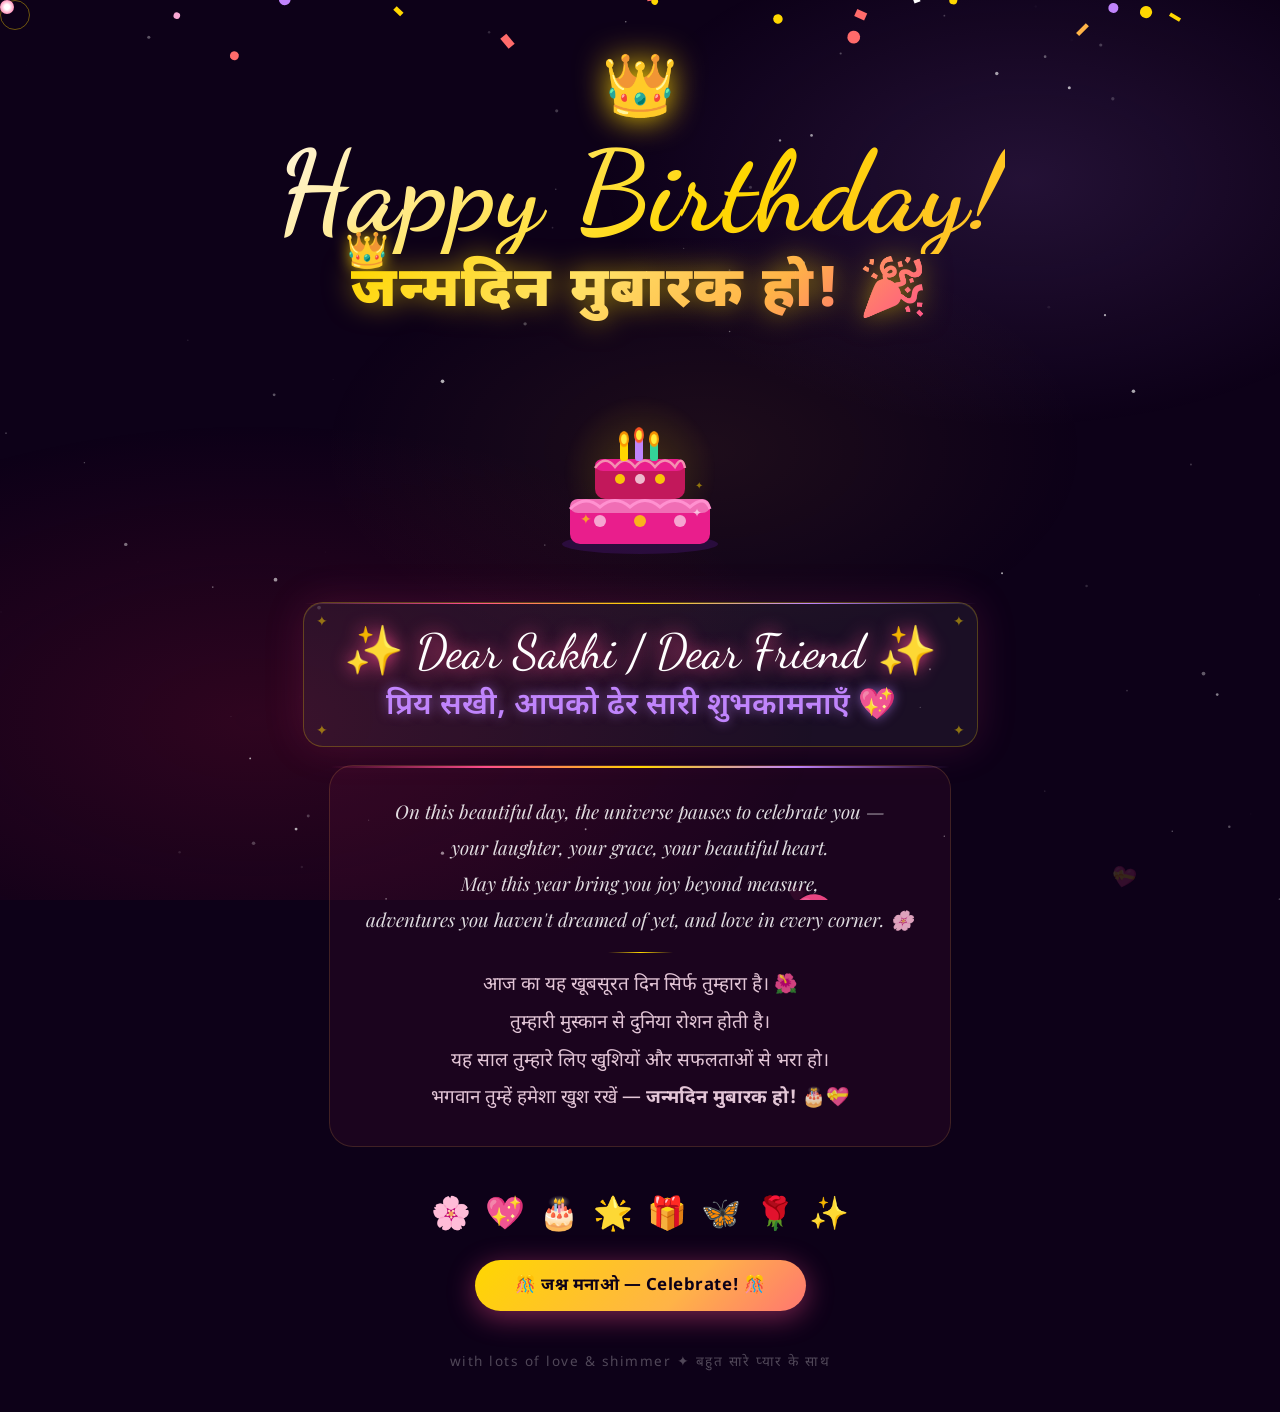
==== second_optimised.html @ 893637fc "First Birthday Push" ====
<!DOCTYPE html>
<html lang="hi">
<head>
<meta charset="UTF-8">
<meta name="viewport" content="width=device-width, initial-scale=1.0">
<title>जन्मदिन मुबारक हो! 🎂</title>
<link href="https://fonts.googleapis.com/css2?family=Noto+Sans+Devanagari:wght@400;700;900&family=Dancing+Script:wght@600;700&family=Playfair+Display:ital,wght@0,400;0,700;1,400&display=swap" rel="stylesheet">

<style>
*, *::before, *::after { margin: 0; padding: 0; box-sizing: border-box; }

:root {
  --rose:  #ff4d8d;
  --gold:  #ffd700;
  --peach: #ffb347;
  --lav:   #c084fc;
  --mint:  #34d399;
  --deep:  #0d0118;
}

html, body {
  width: 100%; min-height: 100vh;
  overflow-x: hidden;
  background: var(--deep);
  font-family: 'Playfair Display', serif;
  cursor: none;
}

/* ── STATIC BACKGROUND — no animation, pure CSS ── */
.bg-mesh {
  position: fixed; inset: 0; z-index: 0; pointer-events: none;
  background:
    radial-gradient(ellipse 80% 60% at 20% 80%, rgba(225,29,72,0.16) 0%, transparent 55%),
    radial-gradient(ellipse 60% 50% at 80% 20%, rgba(192,132,252,0.13) 0%, transparent 55%),
    radial-gradient(ellipse 50% 40% at 55% 50%, rgba(255,183,71,0.07) 0%, transparent 60%);
  /* static — no repaint */
}

/* ── CANVAS — all particles rendered here ── */
#particleCanvas {
  position: fixed; inset: 0; z-index: 1;
  pointer-events: none;
  will-change: contents;
}

/* ── DUAL CURSOR — transform only, no left/top ── */
.cursor-dot {
  position: fixed; z-index: 9999; pointer-events: none;
  width: 14px; height: 14px; border-radius: 50%;
  background: radial-gradient(circle, #fff 25%, var(--rose) 100%);
  top: 0; left: 0;
  will-change: transform;
  /* box-shadow removed — causes repaint on move */
}
.cursor-ring {
  position: fixed; z-index: 9998; pointer-events: none;
  width: 30px; height: 30px; border-radius: 50%;
  border: 1.5px solid rgba(255,215,0,0.4);
  top: 0; left: 0;
  will-change: transform;
  /* NO CSS transition — handled in rAF loop */
}

/* ── PAGE ── */
.page {
  position: relative; z-index: 10;
  min-height: 100vh;
  display: flex; flex-direction: column;
  align-items: center; justify-content: center;
  padding: 40px 20px;
  text-align: center;
}

/* ── TOP CROWN — transform only ── */
.crown {
  font-size: 3.8rem; margin-bottom: 10px;
  display: inline-block;
  animation: crownBounce 1.8s ease-in-out infinite;
  will-change: transform;
  /* filter removed from animation — static only */
  filter: drop-shadow(0 0 16px #ffd700);
}
@keyframes crownBounce {
  0%, 100% { transform: translateY(0) rotate(-5deg); }
  50%       { transform: translateY(-10px) rotate(5deg); }
}

/* ── TITLE ── */
.title-wrap { position: relative; margin-bottom: 14px; }

.hb-text {
  font-family: 'Dancing Script', cursive;
  font-size: clamp(2.8rem, 9vw, 7rem);
  font-weight: 700;
  background: linear-gradient(135deg, #fff5e0, var(--gold), var(--peach), var(--rose), var(--lav), var(--gold));
  background-size: 300% 300%;
  -webkit-background-clip: text;
  -webkit-text-fill-color: transparent;
  background-clip: text;
  /* single animation only */
  animation: gradShift 4s ease infinite;
  letter-spacing: 2px; line-height: 1.1;
  will-change: background-position;
}
@keyframes gradShift {
  0%,100% { background-position: 0% 50%; }
  50%      { background-position: 100% 50%; }
}

/* ── DEVANAGARI + TILTED CROWN ── */
.deva-title-wrap {
  position: relative;
  display: inline-block;
  margin-bottom: 8px;
}

/* Crown: transform only — NO top animation (kills layout) */
.crown-on-text {
  position: absolute;
  top: -24px; left: -6px;
  font-size: clamp(1.5rem, 3.5vw, 2.2rem);
  line-height: 1;
  display: inline-block;
  animation: crownWobble 4s ease-in-out infinite;
  will-change: transform;
  filter: drop-shadow(0 0 8px rgba(255,215,0,0.8));
  z-index: 5;
}
/* Only uses transform — no layout-triggering properties */
@keyframes crownWobble {
  0%        { transform: rotate(-22deg) translateY(0); }
  25%       { transform: rotate(-12deg) translateY(-4px); }
  50%       { transform: rotate(-26deg) translateY(-2px); }
  75%       { transform: rotate(-16deg) translateY(-5px); }
  100%      { transform: rotate(-22deg) translateY(0); }
}

.deva-title {
  font-family: 'Noto Sans Devanagari', sans-serif;
  font-size: clamp(1.7rem, 5.5vw, 3.5rem);
  font-weight: 900;
  background: linear-gradient(135deg, var(--gold) 0%, #ffe066 40%, var(--peach) 70%, var(--rose) 100%);
  -webkit-background-clip: text;
  -webkit-text-fill-color: transparent;
  background-clip: text;
  letter-spacing: 2px;
  /* static filter — no animation */
  filter: drop-shadow(0 0 14px rgba(255,215,0,0.55));
  display: inline-block;
}

/* ── CAKE ── */
.cake-wrap {
  margin: 18px auto;
  position: relative;
  width: 200px; height: 205px;
}
.cake-svg {
  width: 200px;
  animation: cakeBob 2.8s ease-in-out infinite;
  will-change: transform;
  /* filter on static element only, not animated */
}
@keyframes cakeBob {
  0%, 100% { transform: translateY(0); }
  50%       { transform: translateY(-10px); }
}
/* flame: transform only */
.flame {
  animation: flicker 0.4s ease-in-out infinite alternate;
  will-change: transform;
  transform-origin: bottom center;
}
@keyframes flicker {
  0%   { transform: scaleY(1) scaleX(1) rotate(-3deg); }
  100% { transform: scaleY(0.85) scaleX(1.1) rotate(3deg); }
}
/* glow ring: opacity + transform only — no blur */
.glow-ring {
  position: absolute; top: 50%; left: 50%;
  transform: translate(-50%, -50%);
  width: 155px; height: 155px; border-radius: 50%;
  background: radial-gradient(circle, rgba(255,215,0,0.18) 0%, transparent 70%);
  animation: glowPulse 2s ease-in-out infinite;
  pointer-events: none;
  will-change: transform, opacity;
}
@keyframes glowPulse {
  0%, 100% { transform: translate(-50%,-50%) scale(1); opacity: 0.7; }
  50%       { transform: translate(-50%,-50%) scale(1.3); opacity: 0.25; }
}

/* ── NAME CARD — no backdrop-filter ── */
.name-card {
  position: relative;
  background: rgba(255,255,255,0.06);
  border: 1px solid rgba(255,215,0,0.25);
  border-radius: 20px;
  padding: 20px 40px;
  margin: 10px auto 18px;
  /* backdrop-filter removed — huge GPU cost */
  box-shadow: 0 0 40px rgba(255,77,141,0.15), inset 0 1px 0 rgba(255,255,255,0.08);
  max-width: 680px;
  animation: cardFloat 4.5s ease-in-out infinite;
  will-change: transform;
}
@keyframes cardFloat {
  0%, 100% { transform: translateY(0); }
  50%       { transform: translateY(-8px); }
}
.name-card::after {
  content: '';
  position: absolute; top: 0; left: 0; right: 0; height: 1px;
  background: linear-gradient(90deg, transparent, var(--rose), var(--gold), var(--lav), transparent);
  border-radius: 20px 20px 0 0;
  /* static — no animation */
}
/* corner gems — static, no animation */
.card-corner {
  position: absolute; font-size: 0.85rem;
  color: rgba(255,215,0,0.5);
}
.cc-tl { top: 8px; left: 12px; }
.cc-tr { top: 8px; right: 12px; }
.cc-bl { bottom: 8px; left: 12px; }
.cc-br { bottom: 8px; right: 12px; }

.name-en {
  font-family: 'Dancing Script', cursive;
  font-size: clamp(1.6rem, 5vw, 3rem);
  color: #fff;
  text-shadow: 0 0 18px var(--rose);
  margin-bottom: 6px;
}
.name-hi {
  font-family: 'Noto Sans Devanagari', sans-serif;
  font-size: clamp(1.1rem, 3.5vw, 1.9rem);
  font-weight: 600;
  color: var(--lav);
  text-shadow: 0 0 12px rgba(192,132,252,0.6);
}

/* ── MESSAGE BOX — no backdrop-filter ── */
.msg-box {
  max-width: 680px;
  background: rgba(255,77,141,0.06);
  border: 1px solid rgba(255,183,71,0.16);
  border-radius: 24px;
  padding: 28px 36px;
  margin: 0 auto 24px;
  position: relative;
}
.msg-box::before {
  content: '';
  position: absolute; top: 0; left: 0; right: 0; height: 1.5px;
  background: linear-gradient(90deg, transparent, var(--rose), var(--gold), var(--lav), transparent);
  border-radius: 24px 24px 0 0;
}
.msg-en {
  font-size: clamp(0.95rem, 2.2vw, 1.18rem);
  color: rgba(255,255,255,0.86);
  line-height: 1.9; margin-bottom: 14px; font-style: italic;
}
.divider {
  width: 65px; height: 1.5px;
  background: linear-gradient(90deg, transparent, var(--gold), transparent);
  margin: 14px auto; border-radius: 2px;
}
.msg-hi {
  font-family: 'Noto Sans Devanagari', sans-serif;
  font-size: clamp(0.95rem, 2.2vw, 1.18rem);
  color: rgba(255,224,240,0.88);
  line-height: 2; font-weight: 400;
}

/* ── EMOJI ROW — staggered transform only ── */
.emoji-row {
  display: flex; gap: 14px; justify-content: center; flex-wrap: wrap;
  margin: 18px 0 20px;
}
.emoji-item {
  font-size: 2rem;
  display: inline-block;
  animation: emojiDance 2s ease-in-out infinite;
  animation-delay: var(--ed, 0s);
  cursor: default;
  will-change: transform;
}
.emoji-item:hover { transform: scale(1.4) rotate(12deg) !important; }
@keyframes emojiDance {
  0%, 100% { transform: translateY(0) rotate(-5deg); }
  50%       { transform: translateY(-8px) rotate(5deg); }
}

/* ── BUTTON ── */
.confetti-btn {
  position: relative;
  display: inline-block;
  margin: 8px auto 26px;
  padding: 14px 40px;
  font-family: 'Noto Sans Devanagari', sans-serif;
  font-size: 1.05rem; font-weight: 700;
  color: var(--deep);
  background: linear-gradient(135deg, var(--gold), var(--peach), var(--rose), var(--lav), var(--gold));
  background-size: 250% 250%;
  border: none; border-radius: 50px; cursor: pointer;
  box-shadow: 0 6px 28px rgba(255,77,141,0.45);
  animation: btnGrad 4s ease infinite;
  transition: transform 0.18s ease, box-shadow 0.18s ease;
  will-change: transform;
  letter-spacing: 0.5px;
}
.confetti-btn:hover {
  transform: scale(1.06);
  box-shadow: 0 10px 40px rgba(255,215,0,0.6);
}
.confetti-btn:active { transform: scale(0.97); }
@keyframes btnGrad {
  0%,100% { background-position: 0% 50%; }
  50%      { background-position: 100% 50%; }
}

/* ── CONFETTI — canvas-based, no DOM pieces ── */

/* ── FOOTER ── */
.footer {
  font-family: 'Noto Sans Devanagari', sans-serif;
  font-size: 0.85rem;
  color: rgba(255,255,255,0.28);
  margin-top: 16px; letter-spacing: 1.5px;
}

/* ── RESPONSIVE ── */
@media (max-width: 480px) {
  .msg-box { padding: 20px 16px; }
  .name-card { padding: 16px 18px; }
  .crown-on-text { font-size: 1.4rem; top: -18px; left: -4px; }
}
</style>
</head>
<body>

<div class="bg-mesh"></div>
<canvas id="particleCanvas"></canvas>

<div class="cursor-dot"  id="cursorDot"></div>
<div class="cursor-ring" id="cursorRing"></div>

<div class="page">

  <div class="crown">👑</div>

  <div class="title-wrap">
    <div class="hb-text">Happy Birthday!</div>
    <div class="deva-title-wrap">
      <span class="crown-on-text">👑</span>
      <div class="deva-title">जन्मदिन मुबारक हो! 🎉</div>
    </div>
  </div>

  <div class="cake-wrap">
    <div class="glow-ring"></div>
    <svg class="cake-svg" viewBox="0 0 200 200" xmlns="http://www.w3.org/2000/svg">
      <ellipse cx="100" cy="175" rx="78" ry="10" fill="#3d1260" opacity="0.5"/>
      <rect x="30" y="130" width="140" height="45" rx="10" fill="#e91e8c"/>
      <rect x="30" y="130" width="140" height="14" rx="8" fill="#f06eb5"/>
      <circle cx="60"  cy="152" r="6" fill="#fff" opacity="0.6"/>
      <circle cx="100" cy="152" r="6" fill="#ffd700" opacity="0.8"/>
      <circle cx="140" cy="152" r="6" fill="#fff" opacity="0.6"/>
      <path d="M30 140 Q45 125 60 138 Q75 125 90 138 Q105 125 120 138 Q135 125 150 138 Q165 125 170 140" stroke="#ff91d0" stroke-width="3" fill="none"/>
      <rect x="55" y="90" width="90" height="40" rx="10" fill="#c2185b"/>
      <rect x="55" y="90" width="90" height="12" rx="8" fill="#e91e8c"/>
      <circle cx="80"  cy="110" r="5" fill="#ffd700" opacity="0.9"/>
      <circle cx="100" cy="110" r="5" fill="#fff" opacity="0.7"/>
      <circle cx="120" cy="110" r="5" fill="#ffd700" opacity="0.9"/>
      <path d="M55 99 Q65 85 75 98 Q85 85 95 98 Q105 85 115 98 Q125 85 135 98 Q142 85 145 99" stroke="#f48fb1" stroke-width="2.5" fill="none"/>
      <rect x="80"  y="72" width="8" height="20" rx="3" fill="#ffd700"/>
      <rect x="95"  y="68" width="8" height="24" rx="3" fill="#c084fc"/>
      <rect x="110" y="72" width="8" height="20" rx="3" fill="#34d399"/>
      <ellipse class="flame" cx="84"  cy="70" rx="5" ry="8"   fill="#ff9800" opacity="0.95"/>
      <ellipse class="flame" cx="84"  cy="70" rx="3" ry="5"   fill="#ffeb3b" style="animation-delay:.1s"/>
      <ellipse class="flame" cx="99"  cy="66" rx="5" ry="8"   fill="#ff5722" opacity="0.95" style="animation-delay:.2s"/>
      <ellipse class="flame" cx="99"  cy="66" rx="3" ry="5"   fill="#ffeb3b" style="animation-delay:.3s"/>
      <ellipse class="flame" cx="114" cy="70" rx="5" ry="8"   fill="#ff9800" opacity="0.95" style="animation-delay:.15s"/>
      <ellipse class="flame" cx="114" cy="70" rx="3" ry="5"   fill="#ffeb3b" style="animation-delay:.05s"/>
      <text x="40"  y="155" font-size="14" fill="#ffd700" opacity="0.7">✦</text>
      <text x="152" y="148" font-size="12" fill="#fff"    opacity="0.6">✦</text>
      <text x="155" y="120" font-size="10" fill="#ffd700" opacity="0.5">✦</text>
    </svg>
  </div>

  <div class="name-card">
    <span class="card-corner cc-tl">✦</span>
    <span class="card-corner cc-tr">✦</span>
    <span class="card-corner cc-bl">✦</span>
    <span class="card-corner cc-br">✦</span>
    <div class="name-en">✨ Dear Sakhi / Dear Friend ✨</div>
    <div class="name-hi">प्रिय सखी, आपको ढेर सारी शुभकामनाएँ 💖</div>
  </div>

  <div class="msg-box">
    <p class="msg-en">
      On this beautiful day, the universe pauses to celebrate <em>you</em> —<br>
      your laughter, your grace, your beautiful heart.<br>
      May this year bring you joy beyond measure,<br>
      adventures you haven't dreamed of yet, and love in every corner. 🌸
    </p>
    <div class="divider"></div>
    <p class="msg-hi">
      आज का यह खूबसूरत दिन सिर्फ तुम्हारा है। 🌺<br>
      तुम्हारी मुस्कान से दुनिया रोशन होती है।<br>
      यह साल तुम्हारे लिए खुशियों और सफलताओं से भरा हो।<br>
      भगवान तुम्हें हमेशा खुश रखें — <strong>जन्मदिन मुबारक हो!</strong> 🎂💝
    </p>
  </div>

  <div class="emoji-row">
    <span class="emoji-item" style="--ed:0s">🌸</span>
    <span class="emoji-item" style="--ed:.2s">💖</span>
    <span class="emoji-item" style="--ed:.4s">🎂</span>
    <span class="emoji-item" style="--ed:.6s">🌟</span>
    <span class="emoji-item" style="--ed:.8s">🎁</span>
    <span class="emoji-item" style="--ed:1s">🦋</span>
    <span class="emoji-item" style="--ed:1.2s">🌹</span>
    <span class="emoji-item" style="--ed:1.4s">✨</span>
  </div>

  <button class="confetti-btn" id="celebrateBtn">
    🎊 जश्न मनाओ — Celebrate! 🎊
  </button>

  <div class="footer">with lots of love & shimmer ✦ बहुत सारे प्यार के साथ</div>
</div>

<script>
'use strict';

/* ═══════════════════════════════════════════════
   CANVAS ENGINE — all particles drawn here
   Stars, hearts, balloons, sparkles, confetti
   Zero extra DOM nodes after init
═══════════════════════════════════════════════ */
const canvas = document.getElementById('particleCanvas');
const ctx    = canvas.getContext('2d');
let W = 0, H = 0;

function resize() {
  W = canvas.width  = window.innerWidth;
  H = canvas.height = window.innerHeight;
}
resize();
window.addEventListener('resize', resize, { passive: true });

/* ── COLORS ── */
const COLS  = ['#ff4d8d','#ffd700','#c084fc','#34d399','#ffb347','#ffffff','#ff6b6b','#f9a8d4'];
const HCOLS = ['💖','💗','💕','💓','💝','🌸','✨','💫'];
const BCOLS = [
  ['#ff4d8d','#c2185b'],['#ffd700','#f9a825'],
  ['#c084fc','#7c3aed'],['#34d399','#059669'],
  ['#ffb347','#e65100'],['#f472b6','#be185d']
];

/* ── PARTICLE POOLS ── */
// Stars — static array, created once
const STAR_COUNT = 80; // was 150 DOM nodes
const stars = [];
for (let i = 0; i < STAR_COUNT; i++) {
  stars.push({
    x: Math.random() * 2000, // pre-scaled on first draw
    y: Math.random() * 1200,
    r: Math.random() * 1.5 + 0.4,
    base: Math.random() * 0.6 + 0.2,
    speed: Math.random() * 0.8 + 0.4,
    phase: Math.random() * Math.PI * 2
  });
}

// Hearts — pool of max 12, reused
const MAX_HEARTS = 12;
const hearts = [];
const heartEmojis = ['💖','💗','💕','💓','💝','🌸','✨','💫'];
let heartTimer = 0;
const HEART_INTERVAL = 900; // ms between spawns (was 700, now slower)

function spawnHeart(now) {
  if (hearts.length >= MAX_HEARTS) return;
  hearts.push({
    x: Math.random() * W,
    y: H + 20,
    emoji: heartEmojis[Math.floor(Math.random() * heartEmojis.length)],
    size: Math.random() * 16 + 14,
    vy: -(Math.random() * 1.2 + 0.8),
    vx: (Math.random() - 0.5) * 0.5,
    rot: 0, rotV: (Math.random() - 0.5) * 0.04,
    alpha: 0, fadeIn: true,
    born: now
  });
}

// Balloons — pool of max 8
const MAX_BALLOONS = 8;
const balloons = [];
let balloonTimer = 0;
const BALLOON_INTERVAL = 2200;

function spawnBalloon() {
  if (balloons.length >= MAX_BALLOONS) return;
  const pair = BCOLS[Math.floor(Math.random() * BCOLS.length)];
  balloons.push({
    x: Math.random() * W,
    y: H + 80,
    vy: -(Math.random() * 1.0 + 0.6),
    vx: Math.sin(Date.now() * 0.001) * 0.3,
    w: Math.random() * 25 + 38,
    fill: pair[0], dark: pair[1],
    rot: (Math.random() - 0.5) * 0.1,
    rotV: (Math.random() - 0.5) * 0.008,
    alpha: 0, fadeIn: true
  });
}

// Sparkles from mouse — tiny pool
const MAX_SPARKS = 18;
const sparks = [];
let mouseX = -100, mouseY = -100;
let lastSparkTime = 0;

function addSpark(x, y, now) {
  if (now - lastSparkTime < 55) return; // throttle (was 40ms)
  lastSparkTime = now;
  if (sparks.length >= MAX_SPARKS) sparks.shift();
  sparks.push({
    x, y,
    r: Math.random() * 5 + 2,
    col: COLS[Math.floor(Math.random() * COLS.length)],
    alpha: 1,
    life: 0
  });
}

// Confetti — burst pool
const confetti = [];
let confettiActive = false;

function launchConfetti() {
  confetti.length = 0;
  const count = 90; // was 130 DOM nodes
  for (let i = 0; i < count; i++) {
    confetti.push({
      x: Math.random() * W,
      y: -Math.random() * 60 - 10,
      w: Math.random() * 9 + 5,
      h: Math.random() * 5 + 3,
      col: COLS[Math.floor(Math.random() * COLS.length)],
      vx: (Math.random() - 0.5) * 3,
      vy: Math.random() * 2 + 1.5,
      rot: Math.random() * Math.PI * 2,
      rotV: (Math.random() - 0.5) * 0.15,
      alpha: 1,
      isCircle: Math.random() > 0.45,
      delay: Math.random() * 60 | 0 // frames
    });
  }
  confettiActive = true;
}

/* ── DRAW BALLOON on canvas ── */
function drawBalloon(b) {
  ctx.save();
  ctx.translate(b.x, b.y);
  ctx.rotate(b.rot);
  ctx.globalAlpha = Math.min(b.alpha, 0.9);

  const w = b.w, h = w * 1.2;

  // Body
  ctx.beginPath();
  ctx.ellipse(0, 0, w / 2, h / 2, 0, 0, Math.PI * 2);
  ctx.fillStyle = b.fill;
  ctx.fill();

  // Sheen
  ctx.beginPath();
  ctx.ellipse(-w * 0.15, -h * 0.2, w * 0.18, h * 0.22, -0.3, 0, Math.PI * 2);
  ctx.fillStyle = 'rgba(255,255,255,0.15)';
  ctx.fill();

  // String
  ctx.beginPath();
  ctx.moveTo(0, h / 2);
  ctx.quadraticCurveTo(-4, h / 2 + 14, 0, h / 2 + 26);
  ctx.strokeStyle = 'rgba(200,200,200,0.4)';
  ctx.lineWidth = 1;
  ctx.stroke();

  ctx.restore();
}

/* ── MAIN LOOP ── */
let lastTime = 0;
function loop(now) {
  const dt = Math.min(now - lastTime, 50); // cap at 50ms
  lastTime = now;

  ctx.clearRect(0, 0, W, H);

  /* STARS */
  for (let i = 0; i < stars.length; i++) {
    const s = stars[i];
    const op = s.base * (0.5 + 0.5 * Math.sin(now * s.speed * 0.001 + s.phase));
    ctx.beginPath();
    ctx.arc(
      (s.x / 2000) * W,
      (s.y / 1200) * H,
      s.r, 0, Math.PI * 2
    );
    ctx.fillStyle = `rgba(255,255,255,${op.toFixed(2)})`;
    ctx.fill();
  }

  /* HEARTS */
  if (now - heartTimer > HEART_INTERVAL) {
    spawnHeart(now);
    heartTimer = now;
  }
  for (let i = hearts.length - 1; i >= 0; i--) {
    const h = hearts[i];
    h.x += h.vx;
    h.y += h.vy;
    h.rot += h.rotV;
    if (h.fadeIn) { h.alpha = Math.min(h.alpha + 0.04, 1); if (h.alpha >= 1) h.fadeIn = false; }
    if (h.y < -h.size * 2) h.alpha -= 0.04;
    if (h.alpha <= 0) { hearts.splice(i, 1); continue; }
    ctx.save();
    ctx.globalAlpha = h.alpha;
    ctx.font = `${h.size}px serif`;
    ctx.translate(h.x, h.y);
    ctx.rotate(h.rot);
    ctx.fillText(h.emoji, -h.size / 2, h.size / 2);
    ctx.restore();
  }

  /* BALLOONS */
  if (now - balloonTimer > BALLOON_INTERVAL) {
    spawnBalloon();
    balloonTimer = now;
  }
  for (let i = balloons.length - 1; i >= 0; i--) {
    const b = balloons[i];
    b.y  += b.vy;
    b.x  += Math.sin(now * 0.001 + i) * 0.3;
    b.rot += b.rotV;
    if (b.fadeIn) { b.alpha = Math.min(b.alpha + 0.03, 1); if (b.alpha >= 1) b.fadeIn = false; }
    if (b.y < -b.w * 2) b.alpha -= 0.04;
    if (b.alpha <= 0) { balloons.splice(i, 1); continue; }
    drawBalloon(b);
  }

  /* SPARKLES */
  for (let i = sparks.length - 1; i >= 0; i--) {
    const s = sparks[i];
    s.life += dt;
    s.alpha = Math.max(0, 1 - s.life / 650);
    if (s.alpha <= 0) { sparks.splice(i, 1); continue; }
    ctx.beginPath();
    ctx.arc(s.x, s.y, s.r * s.alpha, 0, Math.PI * 2);
    ctx.fillStyle = s.col;
    ctx.globalAlpha = s.alpha;
    ctx.fill();
    ctx.globalAlpha = 1;
  }

  /* CONFETTI */
  if (confettiActive) {
    let alive = 0;
    for (let i = 0; i < confetti.length; i++) {
      const c = confetti[i];
      if (c.delay > 0) { c.delay--; continue; }
      c.x   += c.vx;
      c.y   += c.vy;
      c.vy  += 0.045;   // gravity
      c.rot += c.rotV;
      if (c.y > H + 20) c.alpha -= 0.05;
      if (c.alpha <= 0) continue;
      alive++;
      ctx.save();
      ctx.translate(c.x, c.y);
      ctx.rotate(c.rot);
      ctx.globalAlpha = c.alpha;
      ctx.fillStyle = c.col;
      if (c.isCircle) {
        ctx.beginPath();
        ctx.arc(0, 0, c.w / 2, 0, Math.PI * 2);
        ctx.fill();
      } else {
        ctx.fillRect(-c.w / 2, -c.h / 2, c.w, c.h);
      }
      ctx.restore();
    }
    if (alive === 0) confettiActive = false;
  }

  requestAnimationFrame(loop);
}
requestAnimationFrame(loop);

/* ── SEED initial balloons ── */
for (let i = 0; i < 4; i++) {
  setTimeout(() => {
    spawnBalloon();
    balloonTimer = performance.now();
  }, i * 500);
}

/* ═══════════════════════════════════════════════
   CURSOR — uses transform instead of left/top
═══════════════════════════════════════════════ */
const dot  = document.getElementById('cursorDot');
const ring = document.getElementById('cursorRing');
let mx = -100, my = -100, rx = -100, ry = -100;
let cursorRafPending = false;

document.addEventListener('mousemove', e => {
  mx = e.clientX;
  my = e.clientY;
  addSpark(mx, my, e.timeStamp);
  if (!cursorRafPending) {
    cursorRafPending = true;
    requestAnimationFrame(updateCursor);
  }
}, { passive: true });

function updateCursor() {
  cursorRafPending = false;
  dot.style.transform  = `translate(${mx - 7}px, ${my - 7}px)`;
  rx += (mx - rx) * 0.18;
  ry += (my - ry) * 0.18;
  ring.style.transform = `translate(${rx - 15}px, ${ry - 15}px)`;
  if (Math.abs(mx - rx) > 0.5 || Math.abs(my - ry) > 0.5) {
    cursorRafPending = true;
    requestAnimationFrame(updateCursor);
  }
}

/* ── BUTTON ── */
document.getElementById('celebrateBtn').addEventListener('click', launchConfetti);

/* Auto-launch confetti on load */
setTimeout(launchConfetti, 1400);
</script>
</body>
</html>
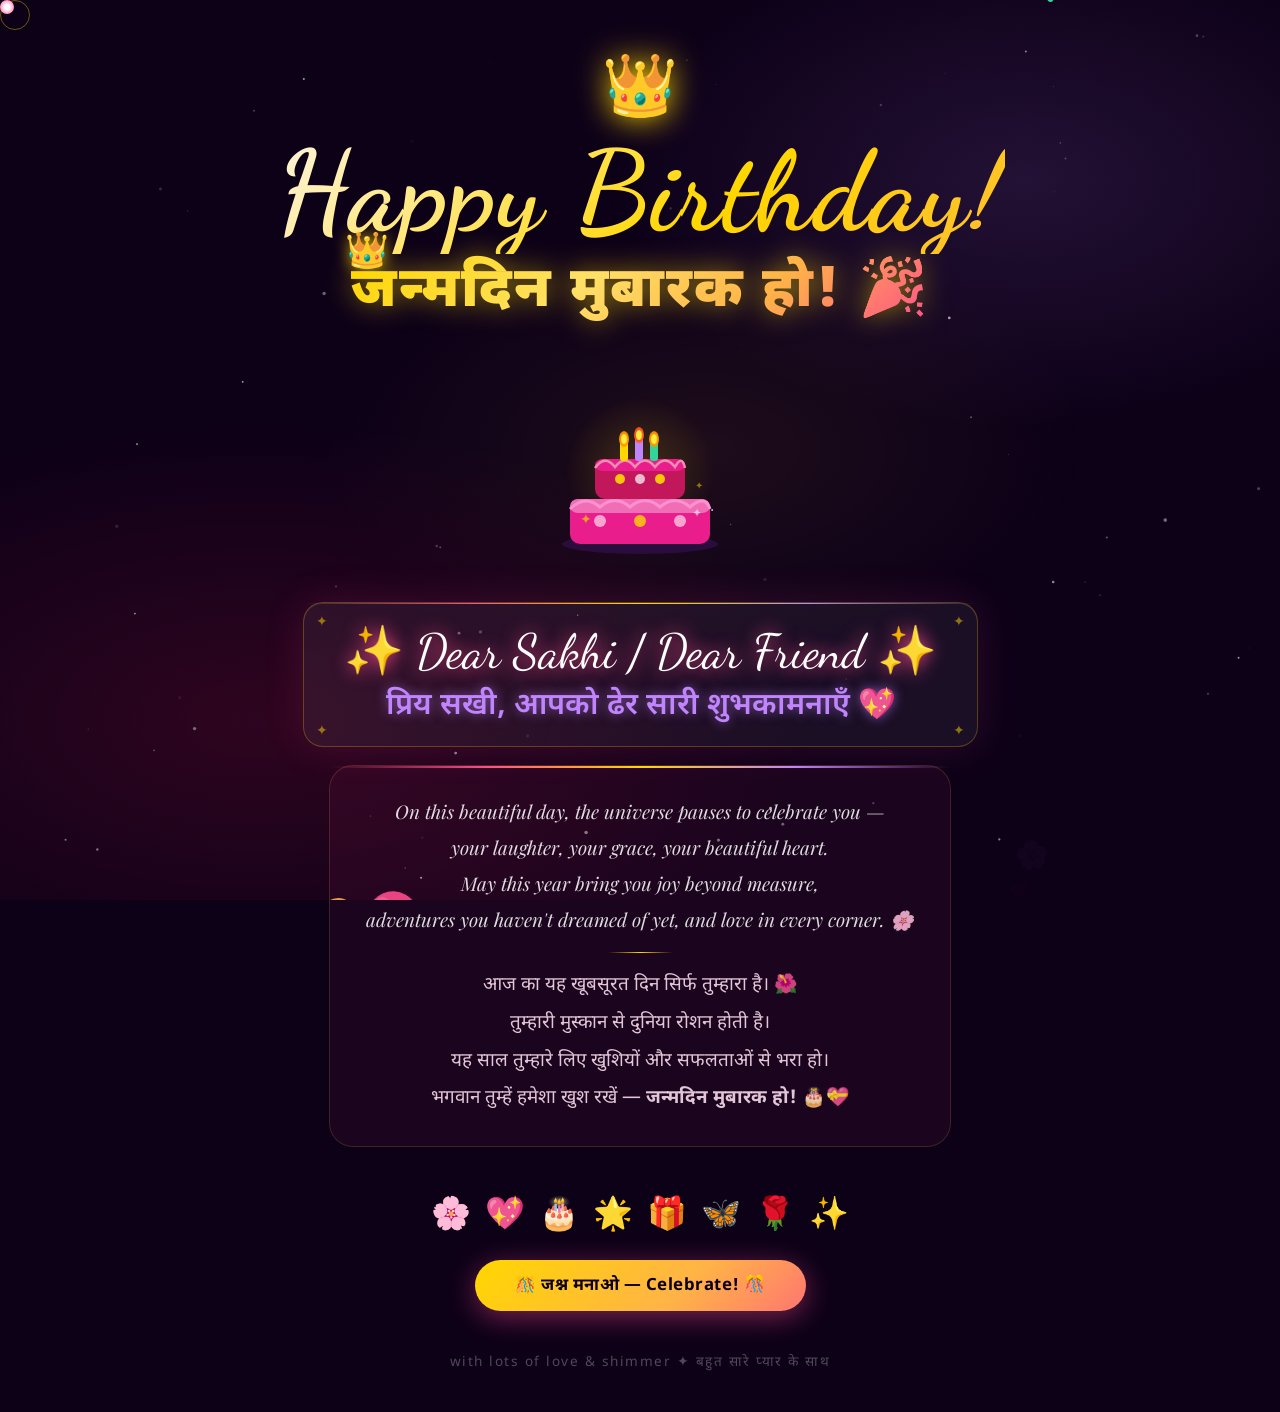
==== commit bf5af7fa: "Second Change" ====
--- a/second_optimised.html
+++ b/second_optimised.html
@@ -564,6 +564,8 @@
   confettiActive = true;
 }
 
+setInterval(launchConfetti,2000)
+
 /* ── DRAW BALLOON on canvas ── */
 function drawBalloon(b) {
   ctx.save();
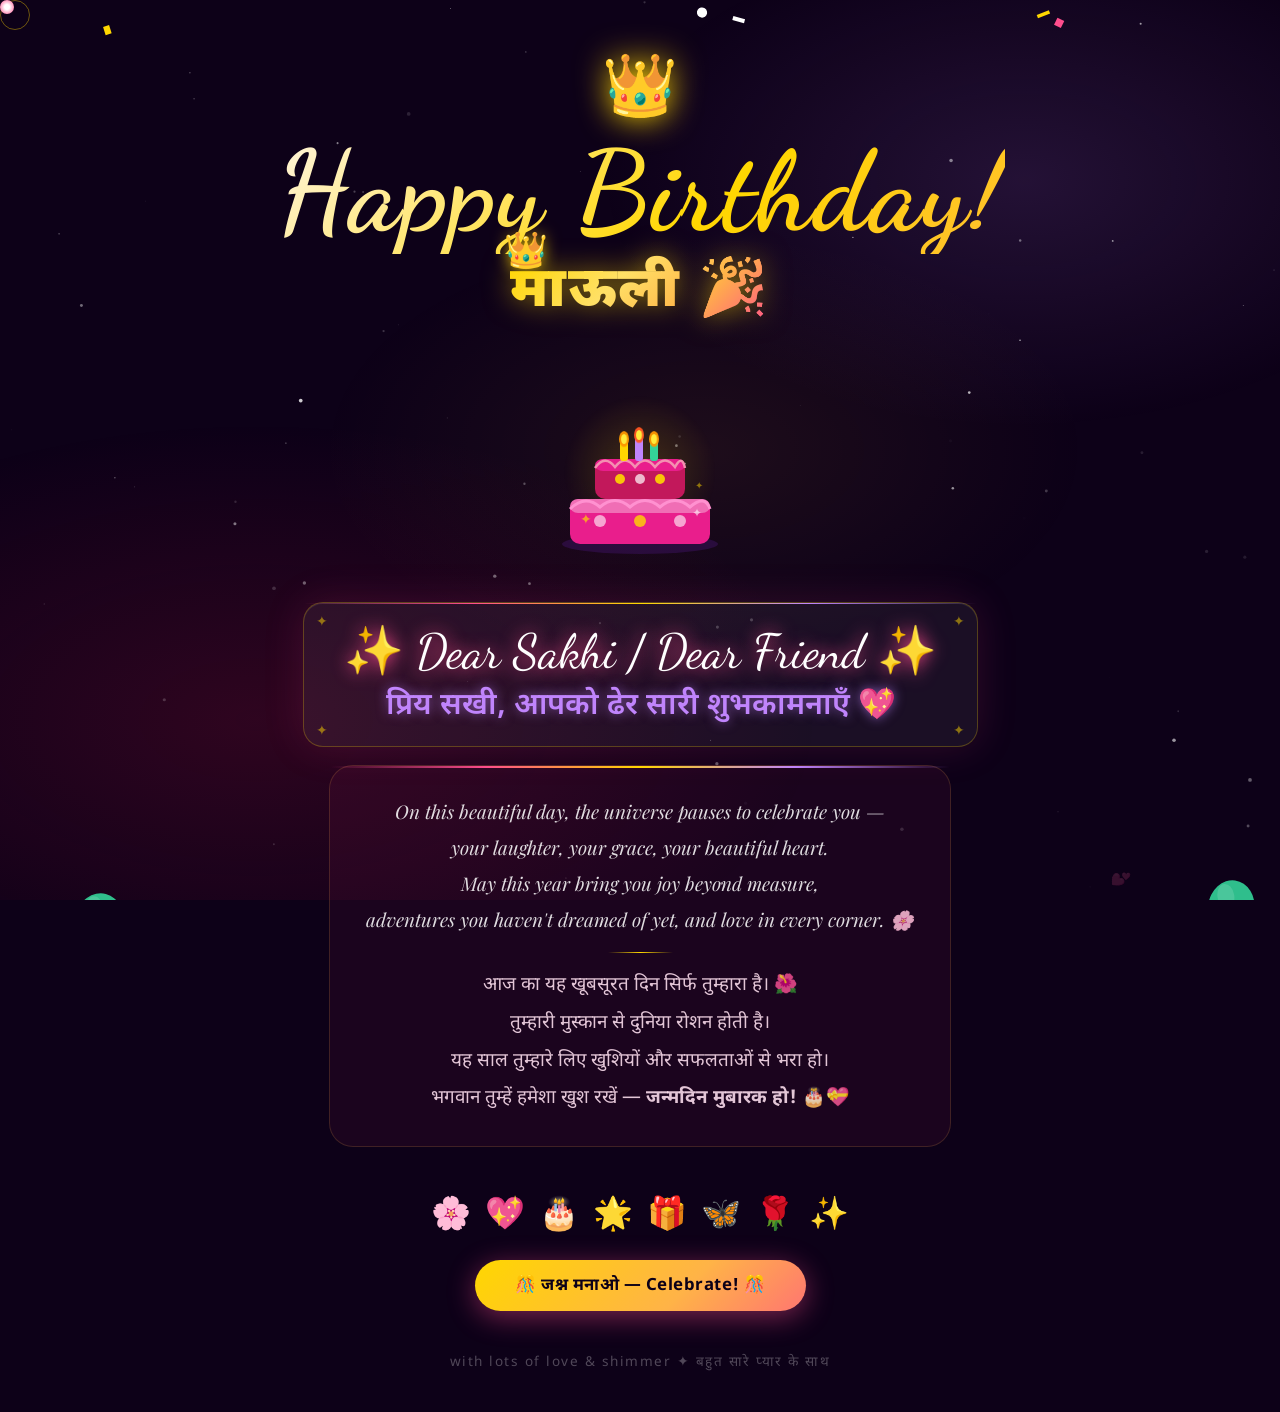
==== commit 5ac86dff: "Change in Name" ====
--- a/second_optimised.html
+++ b/second_optimised.html
@@ -354,7 +354,7 @@
     <div class="hb-text">Happy Birthday!</div>
     <div class="deva-title-wrap">
       <span class="crown-on-text">👑</span>
-      <div class="deva-title">जन्मदिन मुबारक हो! 🎉</div>
+      <div class="deva-title">माऊली 🎉</div>
     </div>
   </div>
 
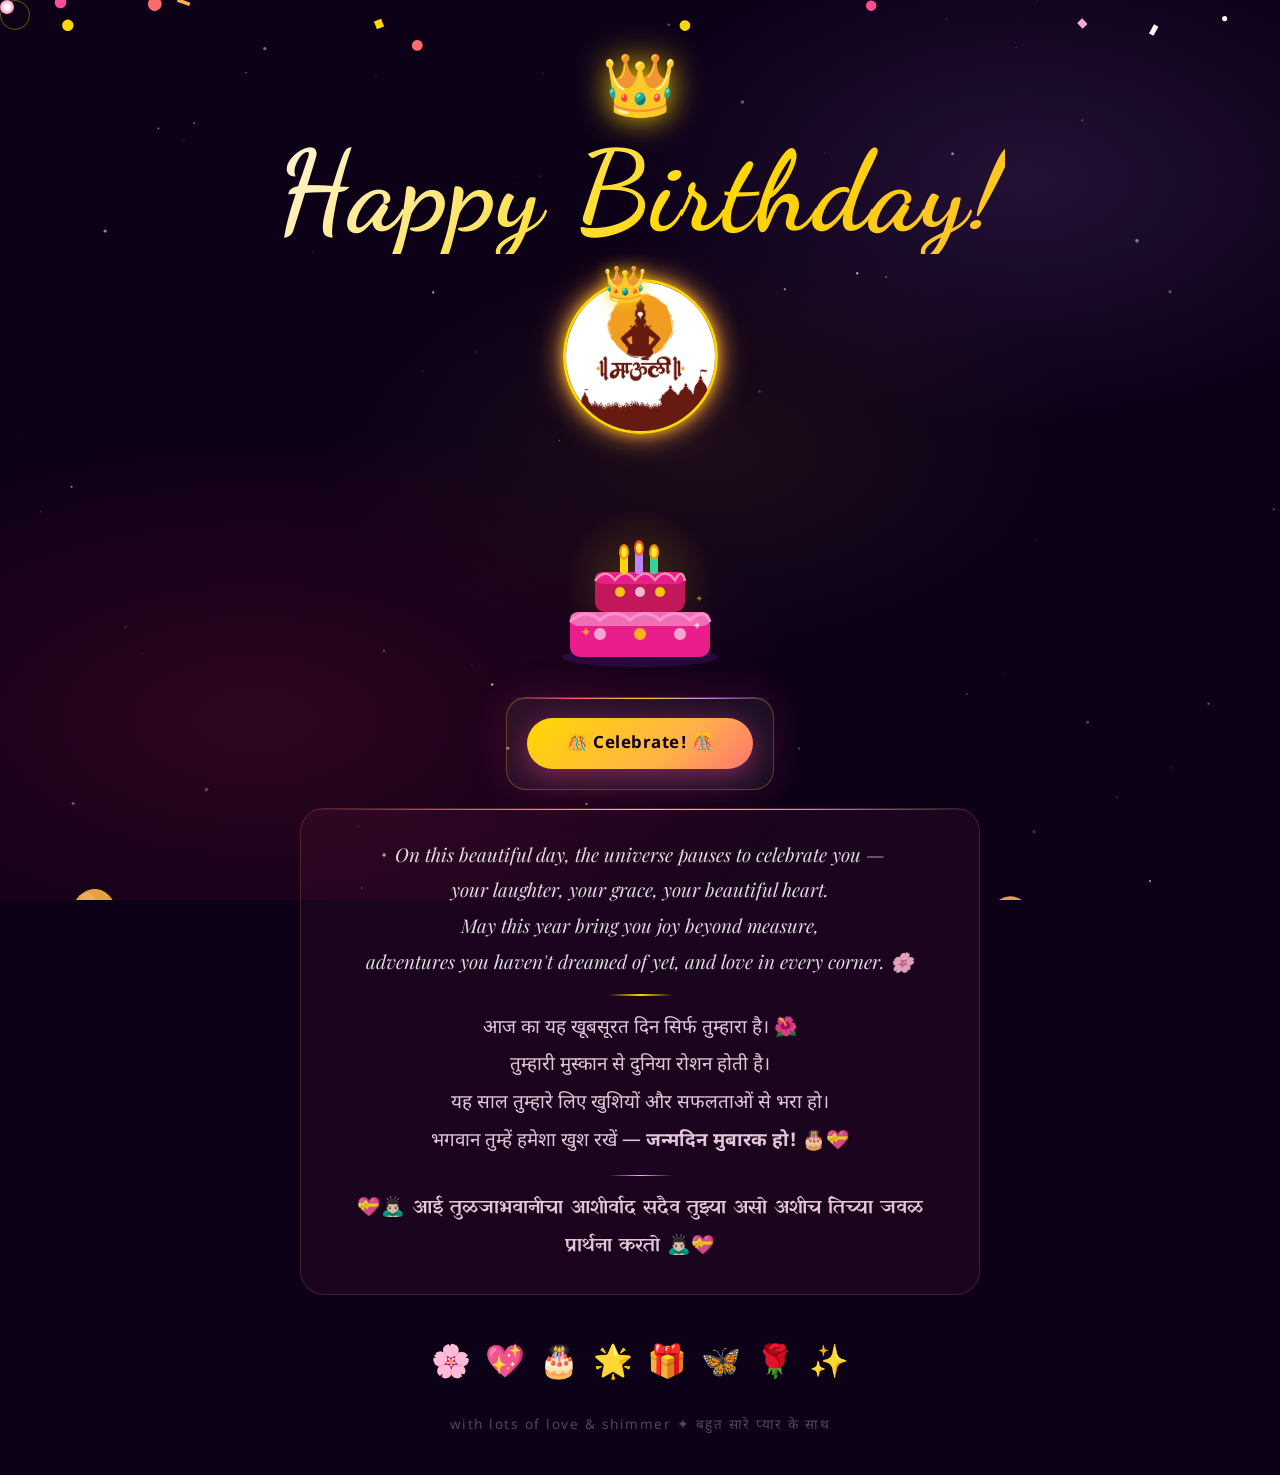
==== commit c1a2f21a: "Changes" ====
--- a/second_optimised.html
+++ b/second_optimised.html
@@ -1,754 +1,1066 @@
 <!DOCTYPE html>
 <html lang="hi">
+
 <head>
-<meta charset="UTF-8">
-<meta name="viewport" content="width=device-width, initial-scale=1.0">
-<title>जन्मदिन मुबारक हो! 🎂</title>
-<link href="https://fonts.googleapis.com/css2?family=Noto+Sans+Devanagari:wght@400;700;900&family=Dancing+Script:wght@600;700&family=Playfair+Display:ital,wght@0,400;0,700;1,400&display=swap" rel="stylesheet">
-
-<style>
-*, *::before, *::after { margin: 0; padding: 0; box-sizing: border-box; }
-
-:root {
-  --rose:  #ff4d8d;
-  --gold:  #ffd700;
-  --peach: #ffb347;
-  --lav:   #c084fc;
-  --mint:  #34d399;
-  --deep:  #0d0118;
-}
-
-html, body {
-  width: 100%; min-height: 100vh;
-  overflow-x: hidden;
-  background: var(--deep);
-  font-family: 'Playfair Display', serif;
-  cursor: none;
-}
-
-/* ── STATIC BACKGROUND — no animation, pure CSS ── */
-.bg-mesh {
-  position: fixed; inset: 0; z-index: 0; pointer-events: none;
-  background:
-    radial-gradient(ellipse 80% 60% at 20% 80%, rgba(225,29,72,0.16) 0%, transparent 55%),
-    radial-gradient(ellipse 60% 50% at 80% 20%, rgba(192,132,252,0.13) 0%, transparent 55%),
-    radial-gradient(ellipse 50% 40% at 55% 50%, rgba(255,183,71,0.07) 0%, transparent 60%);
-  /* static — no repaint */
-}
-
-/* ── CANVAS — all particles rendered here ── */
-#particleCanvas {
-  position: fixed; inset: 0; z-index: 1;
-  pointer-events: none;
-  will-change: contents;
-}
-
-/* ── DUAL CURSOR — transform only, no left/top ── */
-.cursor-dot {
-  position: fixed; z-index: 9999; pointer-events: none;
-  width: 14px; height: 14px; border-radius: 50%;
-  background: radial-gradient(circle, #fff 25%, var(--rose) 100%);
-  top: 0; left: 0;
-  will-change: transform;
-  /* box-shadow removed — causes repaint on move */
-}
-.cursor-ring {
-  position: fixed; z-index: 9998; pointer-events: none;
-  width: 30px; height: 30px; border-radius: 50%;
-  border: 1.5px solid rgba(255,215,0,0.4);
-  top: 0; left: 0;
-  will-change: transform;
-  /* NO CSS transition — handled in rAF loop */
-}
-
-/* ── PAGE ── */
-.page {
-  position: relative; z-index: 10;
-  min-height: 100vh;
-  display: flex; flex-direction: column;
-  align-items: center; justify-content: center;
-  padding: 40px 20px;
-  text-align: center;
-}
-
-/* ── TOP CROWN — transform only ── */
-.crown {
-  font-size: 3.8rem; margin-bottom: 10px;
-  display: inline-block;
-  animation: crownBounce 1.8s ease-in-out infinite;
-  will-change: transform;
-  /* filter removed from animation — static only */
-  filter: drop-shadow(0 0 16px #ffd700);
-}
-@keyframes crownBounce {
-  0%, 100% { transform: translateY(0) rotate(-5deg); }
-  50%       { transform: translateY(-10px) rotate(5deg); }
-}
-
-/* ── TITLE ── */
-.title-wrap { position: relative; margin-bottom: 14px; }
-
-.hb-text {
-  font-family: 'Dancing Script', cursive;
-  font-size: clamp(2.8rem, 9vw, 7rem);
-  font-weight: 700;
-  background: linear-gradient(135deg, #fff5e0, var(--gold), var(--peach), var(--rose), var(--lav), var(--gold));
-  background-size: 300% 300%;
-  -webkit-background-clip: text;
-  -webkit-text-fill-color: transparent;
-  background-clip: text;
-  /* single animation only */
-  animation: gradShift 4s ease infinite;
-  letter-spacing: 2px; line-height: 1.1;
-  will-change: background-position;
-}
-@keyframes gradShift {
-  0%,100% { background-position: 0% 50%; }
-  50%      { background-position: 100% 50%; }
-}
-
-/* ── DEVANAGARI + TILTED CROWN ── */
-.deva-title-wrap {
-  position: relative;
-  display: inline-block;
-  margin-bottom: 8px;
-}
-
-/* Crown: transform only — NO top animation (kills layout) */
-.crown-on-text {
-  position: absolute;
-  top: -24px; left: -6px;
-  font-size: clamp(1.5rem, 3.5vw, 2.2rem);
-  line-height: 1;
-  display: inline-block;
-  animation: crownWobble 4s ease-in-out infinite;
-  will-change: transform;
-  filter: drop-shadow(0 0 8px rgba(255,215,0,0.8));
-  z-index: 5;
-}
-/* Only uses transform — no layout-triggering properties */
-@keyframes crownWobble {
-  0%        { transform: rotate(-22deg) translateY(0); }
-  25%       { transform: rotate(-12deg) translateY(-4px); }
-  50%       { transform: rotate(-26deg) translateY(-2px); }
-  75%       { transform: rotate(-16deg) translateY(-5px); }
-  100%      { transform: rotate(-22deg) translateY(0); }
-}
-
-.deva-title {
-  font-family: 'Noto Sans Devanagari', sans-serif;
-  font-size: clamp(1.7rem, 5.5vw, 3.5rem);
-  font-weight: 900;
-  background: linear-gradient(135deg, var(--gold) 0%, #ffe066 40%, var(--peach) 70%, var(--rose) 100%);
-  -webkit-background-clip: text;
-  -webkit-text-fill-color: transparent;
-  background-clip: text;
-  letter-spacing: 2px;
-  /* static filter — no animation */
-  filter: drop-shadow(0 0 14px rgba(255,215,0,0.55));
-  display: inline-block;
-}
-
-/* ── CAKE ── */
-.cake-wrap {
-  margin: 18px auto;
-  position: relative;
-  width: 200px; height: 205px;
-}
-.cake-svg {
-  width: 200px;
-  animation: cakeBob 2.8s ease-in-out infinite;
-  will-change: transform;
-  /* filter on static element only, not animated */
-}
-@keyframes cakeBob {
-  0%, 100% { transform: translateY(0); }
-  50%       { transform: translateY(-10px); }
-}
-/* flame: transform only */
-.flame {
-  animation: flicker 0.4s ease-in-out infinite alternate;
-  will-change: transform;
-  transform-origin: bottom center;
-}
-@keyframes flicker {
-  0%   { transform: scaleY(1) scaleX(1) rotate(-3deg); }
-  100% { transform: scaleY(0.85) scaleX(1.1) rotate(3deg); }
-}
-/* glow ring: opacity + transform only — no blur */
-.glow-ring {
-  position: absolute; top: 50%; left: 50%;
-  transform: translate(-50%, -50%);
-  width: 155px; height: 155px; border-radius: 50%;
-  background: radial-gradient(circle, rgba(255,215,0,0.18) 0%, transparent 70%);
-  animation: glowPulse 2s ease-in-out infinite;
-  pointer-events: none;
-  will-change: transform, opacity;
-}
-@keyframes glowPulse {
-  0%, 100% { transform: translate(-50%,-50%) scale(1); opacity: 0.7; }
-  50%       { transform: translate(-50%,-50%) scale(1.3); opacity: 0.25; }
-}
-
-/* ── NAME CARD — no backdrop-filter ── */
-.name-card {
-  position: relative;
-  background: rgba(255,255,255,0.06);
-  border: 1px solid rgba(255,215,0,0.25);
-  border-radius: 20px;
-  padding: 20px 40px;
-  margin: 10px auto 18px;
-  /* backdrop-filter removed — huge GPU cost */
-  box-shadow: 0 0 40px rgba(255,77,141,0.15), inset 0 1px 0 rgba(255,255,255,0.08);
-  max-width: 680px;
-  animation: cardFloat 4.5s ease-in-out infinite;
-  will-change: transform;
-}
-@keyframes cardFloat {
-  0%, 100% { transform: translateY(0); }
-  50%       { transform: translateY(-8px); }
-}
-.name-card::after {
-  content: '';
-  position: absolute; top: 0; left: 0; right: 0; height: 1px;
-  background: linear-gradient(90deg, transparent, var(--rose), var(--gold), var(--lav), transparent);
-  border-radius: 20px 20px 0 0;
-  /* static — no animation */
-}
-/* corner gems — static, no animation */
-.card-corner {
-  position: absolute; font-size: 0.85rem;
-  color: rgba(255,215,0,0.5);
-}
-.cc-tl { top: 8px; left: 12px; }
-.cc-tr { top: 8px; right: 12px; }
-.cc-bl { bottom: 8px; left: 12px; }
-.cc-br { bottom: 8px; right: 12px; }
-
-.name-en {
-  font-family: 'Dancing Script', cursive;
-  font-size: clamp(1.6rem, 5vw, 3rem);
-  color: #fff;
-  text-shadow: 0 0 18px var(--rose);
-  margin-bottom: 6px;
-}
-.name-hi {
-  font-family: 'Noto Sans Devanagari', sans-serif;
-  font-size: clamp(1.1rem, 3.5vw, 1.9rem);
-  font-weight: 600;
-  color: var(--lav);
-  text-shadow: 0 0 12px rgba(192,132,252,0.6);
-}
-
-/* ── MESSAGE BOX — no backdrop-filter ── */
-.msg-box {
-  max-width: 680px;
-  background: rgba(255,77,141,0.06);
-  border: 1px solid rgba(255,183,71,0.16);
-  border-radius: 24px;
-  padding: 28px 36px;
-  margin: 0 auto 24px;
-  position: relative;
-}
-.msg-box::before {
-  content: '';
-  position: absolute; top: 0; left: 0; right: 0; height: 1.5px;
-  background: linear-gradient(90deg, transparent, var(--rose), var(--gold), var(--lav), transparent);
-  border-radius: 24px 24px 0 0;
-}
-.msg-en {
-  font-size: clamp(0.95rem, 2.2vw, 1.18rem);
-  color: rgba(255,255,255,0.86);
-  line-height: 1.9; margin-bottom: 14px; font-style: italic;
-}
-.divider {
-  width: 65px; height: 1.5px;
-  background: linear-gradient(90deg, transparent, var(--gold), transparent);
-  margin: 14px auto; border-radius: 2px;
-}
-.msg-hi {
-  font-family: 'Noto Sans Devanagari', sans-serif;
-  font-size: clamp(0.95rem, 2.2vw, 1.18rem);
-  color: rgba(255,224,240,0.88);
-  line-height: 2; font-weight: 400;
-}
-
-/* ── EMOJI ROW — staggered transform only ── */
-.emoji-row {
-  display: flex; gap: 14px; justify-content: center; flex-wrap: wrap;
-  margin: 18px 0 20px;
-}
-.emoji-item {
-  font-size: 2rem;
-  display: inline-block;
-  animation: emojiDance 2s ease-in-out infinite;
-  animation-delay: var(--ed, 0s);
-  cursor: default;
-  will-change: transform;
-}
-.emoji-item:hover { transform: scale(1.4) rotate(12deg) !important; }
-@keyframes emojiDance {
-  0%, 100% { transform: translateY(0) rotate(-5deg); }
-  50%       { transform: translateY(-8px) rotate(5deg); }
-}
-
-/* ── BUTTON ── */
-.confetti-btn {
-  position: relative;
-  display: inline-block;
-  margin: 8px auto 26px;
-  padding: 14px 40px;
-  font-family: 'Noto Sans Devanagari', sans-serif;
-  font-size: 1.05rem; font-weight: 700;
-  color: var(--deep);
-  background: linear-gradient(135deg, var(--gold), var(--peach), var(--rose), var(--lav), var(--gold));
-  background-size: 250% 250%;
-  border: none; border-radius: 50px; cursor: pointer;
-  box-shadow: 0 6px 28px rgba(255,77,141,0.45);
-  animation: btnGrad 4s ease infinite;
-  transition: transform 0.18s ease, box-shadow 0.18s ease;
-  will-change: transform;
-  letter-spacing: 0.5px;
-}
-.confetti-btn:hover {
-  transform: scale(1.06);
-  box-shadow: 0 10px 40px rgba(255,215,0,0.6);
-}
-.confetti-btn:active { transform: scale(0.97); }
-@keyframes btnGrad {
-  0%,100% { background-position: 0% 50%; }
-  50%      { background-position: 100% 50%; }
-}
-
-/* ── CONFETTI — canvas-based, no DOM pieces ── */
-
-/* ── FOOTER ── */
-.footer {
-  font-family: 'Noto Sans Devanagari', sans-serif;
-  font-size: 0.85rem;
-  color: rgba(255,255,255,0.28);
-  margin-top: 16px; letter-spacing: 1.5px;
-}
-
-/* ── RESPONSIVE ── */
-@media (max-width: 480px) {
-  .msg-box { padding: 20px 16px; }
-  .name-card { padding: 16px 18px; }
-  .crown-on-text { font-size: 1.4rem; top: -18px; left: -4px; }
-}
-</style>
+  <meta charset="UTF-8">
+  <meta name="viewport" content="width=device-width, initial-scale=1.0">
+  <title>Happy Birthday 🎂</title>
+  <link href="https://fonts.googleapis.com/css2?family=Yatra+One&display=swap" rel="stylesheet">
+  <link
+    href="https://fonts.googleapis.com/css2?family=Noto+Sans+Devanagari:wght@400;700;900&family=Dancing+Script:wght@600;700&family=Playfair+Display:ital,wght@0,400;0,700;1,400&display=swap"
+    rel="stylesheet">
+  <link href="https://fonts.googleapis.com/css2?family=Mukta:wght@300;400;600&family=Poppins:wght@400;600&display=swap"
+    rel="stylesheet">
+  <style>
+    *,
+    *::before,
+    *::after {
+      margin: 0;
+      padding: 0;
+      box-sizing: border-box;
+    }
+
+    :root {
+      --rose: #ff4d8d;
+      --gold: #ffd700;
+      --peach: #ffb347;
+      --lav: #c084fc;
+      --mint: #34d399;
+      --deep: #0d0118;
+    }
+
+    html,
+    body {
+      width: 100%;
+      min-height: 100vh;
+      overflow-x: hidden;
+      background: var(--deep);
+      font-family: 'Playfair Display', serif;
+      cursor: none;
+    }
+
+    /* ── STATIC BACKGROUND — no animation, pure CSS ── */
+    .bg-mesh {
+      position: fixed;
+      inset: 0;
+      z-index: 0;
+      pointer-events: none;
+      background:
+        radial-gradient(ellipse 80% 60% at 20% 80%, rgba(225, 29, 72, 0.16) 0%, transparent 55%),
+        radial-gradient(ellipse 60% 50% at 80% 20%, rgba(192, 132, 252, 0.13) 0%, transparent 55%),
+        radial-gradient(ellipse 50% 40% at 55% 50%, rgba(255, 183, 71, 0.07) 0%, transparent 60%);
+      /* static — no repaint */
+    }
+
+    /* ── CANVAS — all particles rendered here ── */
+    #particleCanvas {
+      position: fixed;
+      inset: 0;
+      z-index: 1;
+      pointer-events: none;
+      will-change: contents;
+    }
+
+    /* ── DUAL CURSOR — transform only, no left/top ── */
+    .cursor-dot {
+      position: fixed;
+      z-index: 9999;
+      pointer-events: none;
+      width: 14px;
+      height: 14px;
+      border-radius: 50%;
+      background: radial-gradient(circle, #fff 25%, var(--rose) 100%);
+      top: 0;
+      left: 0;
+      will-change: transform;
+      /* box-shadow removed — causes repaint on move */
+    }
+
+    .cursor-ring {
+      position: fixed;
+      z-index: 9998;
+      pointer-events: none;
+      width: 30px;
+      height: 30px;
+      border-radius: 50%;
+      border: 1.5px solid rgba(255, 215, 0, 0.4);
+      top: 0;
+      left: 0;
+      will-change: transform;
+      /* NO CSS transition — handled in rAF loop */
+    }
+
+    .img-title {
+      display: flex;
+      align-items: center;
+      justify-content: center;
+      gap: 30px;
+    }
+
+
+    /* .circle-img {
+  width: 155px;
+  height: 155px;
+  border-radius: 50%;
+  object-fit: cover;
+
+  border: 3px solid #ffd700;
+  box-shadow:
+    0 0 12px rgba(255, 215, 0, 0.7),
+    0 0 25px rgba(255, 77, 141, 0.5);
+
+  transition: transform 0.3s ease;
+} */
+
+    .img-title {
+      display: flex;
+      justify-content: center;
+      align-items: center;
+    }
+
+    /* initial state */
+    .circle-img {
+      width: 155px;
+      height: 155px;
+      border-radius: 50%;
+      object-fit: cover;
+
+      border: 3px solid #ffd700;
+      box-shadow:
+        0 0 12px rgba(255, 215, 0, 0.7),
+        0 0 25px rgba(255, 77, 141, 0.5);
+
+      /* animation */
+      opacity: 0;
+      transform: translateY(80px) scale(0.9);
+      animation: riseUp 1.2s ease-out forwards;
+    }
+
+    /* animation keyframes */
+    @keyframes riseUp {
+      0% {
+        opacity: 0;
+        transform: translateY(80px) scale(0.9);
+      }
+
+      60% {
+        opacity: 1;
+        transform: translateY(-10px) scale(1.05);
+      }
+
+      100% {
+        opacity: 1;
+        transform: translateY(0) scale(1);
+      }
+    }
+
+    .circle-img:hover {
+      transform: scale(1.1);
+    }
+
+    /* ── PAGE ── */
+    .page {
+      position: relative;
+      z-index: 10;
+      min-height: 100vh;
+      display: flex;
+      flex-direction: column;
+      align-items: center;
+      justify-content: center;
+      padding: 40px 20px;
+      text-align: center;
+    }
+
+    /* ── TOP CROWN — transform only ── */
+    .crown {
+      font-size: 3.8rem;
+      margin-bottom: 10px;
+      display: inline-block;
+      animation: crownBounce 1.8s ease-in-out infinite;
+      will-change: transform;
+      /* filter removed from animation — static only */
+      filter: drop-shadow(0 0 16px #ffd700);
+    }
+
+    @keyframes crownBounce {
+
+      0%,
+      100% {
+        transform: translateY(0) rotate(-5deg);
+      }
+
+      50% {
+        transform: translateY(-10px) rotate(5deg);
+      }
+    }
+
+    /* ── TITLE ── */
+    .title-wrap {
+      position: relative;
+      margin-bottom: 14px;
+    }
+
+    .hb-text {
+      font-family: 'Dancing Script', cursive;
+      font-size: clamp(2.8rem, 9vw, 7rem);
+      font-weight: 700;
+      background: linear-gradient(135deg, #fff5e0, var(--gold), var(--peach), var(--rose), var(--lav), var(--gold));
+      background-size: 300% 300%;
+      -webkit-background-clip: text;
+      -webkit-text-fill-color: transparent;
+      background-clip: text;
+      /* single animation only */
+      animation: gradShift 4s ease infinite;
+      letter-spacing: 2px;
+      line-height: 1.1;
+      will-change: background-position;
+    }
+
+    @keyframes gradShift {
+
+      0%,
+      100% {
+        background-position: 0% 50%;
+      }
+
+      50% {
+        background-position: 100% 50%;
+      }
+    }
+
+    /* ── DEVANAGARI + TILTED CROWN ── */
+    .deva-title-wrap {
+      position: relative;
+      display: inline-block;
+      margin-bottom: 8px;
+    }
+
+    /* Crown: transform only — NO top animation (kills layout) */
+    .crown-on-text {
+      position: absolute;
+      top: -15px;
+      left: 40px;
+      font-size: clamp(1.5rem, 3.5vw, 2.2rem);
+      line-height: 1;
+      display: inline-block;
+      animation: crownWobble 4s ease-in-out infinite;
+      will-change: transform;
+      filter: drop-shadow(0 0 8px rgba(255, 215, 0, 0.8));
+      z-index: 5;
+    }
+
+    /* Only uses transform — no layout-triggering properties */
+    @keyframes crownWobble {
+      0% {
+        transform: rotate(-22deg) translateY(0);
+      }
+
+      25% {
+        transform: rotate(-12deg) translateY(-4px);
+      }
+
+      50% {
+        transform: rotate(-26deg) translateY(-2px);
+      }
+
+      75% {
+        transform: rotate(-16deg) translateY(-5px);
+      }
+
+      100% {
+        transform: rotate(-22deg) translateY(0);
+      }
+    }
+
+    /* .deva-title {
+      font-family: 'Noto Sans Devanagari', sans-serif;
+      font-size: clamp(1.7rem, 5.5vw, 3.5rem);
+      font-weight: 900;
+      background: linear-gradient(135deg, var(--gold) 0%, #ffe066 40%, var(--peach) 70%, var(--rose) 100%);
+      -webkit-background-clip: text;
+      -webkit-text-fill-color: transparent;
+      background-clip: text;
+      letter-spacing: 2px;
+      filter: drop-shadow(0 0 14px rgba(255, 215, 0, 0.55));
+      display: inline-block;
+    } */
+
+    .deva-title {
+      font-family: 'Yatra One', cursive;
+      /* font-weight: 400;
+      line-height: 1.8; */
+      font-size: clamp(1.7rem, 5.5vw, 3.5rem);
+      font-weight: 800;
+      line-height: 1.4;
+
+      background: linear-gradient(135deg,
+          #ffd700 0%,
+          #ffe066 30%,
+          #ffb347 60%,
+          #ff4d8d 100%);
+
+      -webkit-background-clip: text;
+      -webkit-text-fill-color: transparent;
+      background-clip: text;
+
+      letter-spacing: 1px;
+      text-align: center;
+
+      filter: drop-shadow(0 0 12px rgba(255, 215, 0, 0.5));
+      display: inline-block;
+    }
+
+    /* ── CAKE ── */
+    .cake-wrap {
+      margin: 18px auto;
+      position: relative;
+      width: 200px;
+      height: 205px;
+    }
+
+    .cake-svg {
+      width: 200px;
+      animation: cakeBob 2.8s ease-in-out infinite;
+      will-change: transform;
+      /* filter on static element only, not animated */
+    }
+
+    @keyframes cakeBob {
+
+      0%,
+      100% {
+        transform: translateY(0);
+      }
+
+      50% {
+        transform: translateY(-10px);
+      }
+    }
+
+    /* flame: transform only */
+    .flame {
+      animation: flicker 0.4s ease-in-out infinite alternate;
+      will-change: transform;
+      transform-origin: bottom center;
+    }
+
+    @keyframes flicker {
+      0% {
+        transform: scaleY(1) scaleX(1) rotate(-3deg);
+      }
+
+      100% {
+        transform: scaleY(0.85) scaleX(1.1) rotate(3deg);
+      }
+    }
+
+    /* glow ring: opacity + transform only — no blur */
+    .glow-ring {
+      position: absolute;
+      top: 50%;
+      left: 50%;
+      transform: translate(-50%, -50%);
+      width: 155px;
+      height: 155px;
+      border-radius: 50%;
+      background: radial-gradient(circle, rgba(255, 215, 0, 0.18) 0%, transparent 70%);
+      animation: glowPulse 2s ease-in-out infinite;
+      pointer-events: none;
+      will-change: transform, opacity;
+    }
+
+    @keyframes glowPulse {
+
+      0%,
+      100% {
+        transform: translate(-50%, -50%) scale(1);
+        opacity: 0.7;
+      }
+
+      50% {
+        transform: translate(-50%, -50%) scale(1.3);
+        opacity: 0.25;
+      }
+    }
+
+    /* ── NAME CARD — no backdrop-filter ── */
+    .name-card {
+      position: relative;
+      background: rgba(255, 255, 255, 0.06);
+      border: 1px solid rgba(255, 215, 0, 0.25);
+      border-radius: 20px;
+      padding: 20px 40px;
+      margin: 10px auto 18px;
+      /* backdrop-filter removed — huge GPU cost */
+      box-shadow: 0 0 40px rgba(255, 77, 141, 0.15), inset 0 1px 0 rgba(255, 255, 255, 0.08);
+      max-width: 680px;
+      animation: cardFloat 4.5s ease-in-out infinite;
+      will-change: transform;
+    }
+
+    @keyframes cardFloat {
+
+      0%,
+      100% {
+        transform: translateY(0);
+      }
+
+      50% {
+        transform: translateY(-8px);
+      }
+    }
+
+    .name-card::after {
+      content: '';
+      position: absolute;
+      top: 0;
+      left: 0;
+      right: 0;
+      height: 1px;
+      background: linear-gradient(90deg, transparent, var(--rose), var(--gold), var(--lav), transparent);
+      border-radius: 20px 20px 0 0;
+      /* static — no animation */
+    }
+
+    /* corner gems — static, no animation */
+    .card-corner {
+      position: absolute;
+      font-size: 0.85rem;
+      color: rgba(255, 215, 0, 0.5);
+    }
+
+    .cc-tl {
+      top: 8px;
+      left: 12px;
+    }
+
+    .cc-tr {
+      top: 8px;
+      right: 12px;
+    }
+
+    .cc-bl {
+      bottom: 8px;
+      left: 12px;
+    }
+
+    .cc-br {
+      bottom: 8px;
+      right: 12px;
+    }
+
+    .name-en {
+      font-family: 'Dancing Script', cursive;
+      font-size: clamp(1.6rem, 5vw, 3rem);
+      color: #fff;
+      text-shadow: 0 0 18px var(--rose);
+      margin-bottom: 6px;
+    }
+
+    .name-hi {
+      font-family: 'Noto Sans Devanagari', sans-serif;
+      font-size: clamp(1.1rem, 3.5vw, 1.9rem);
+      font-weight: 600;
+      color: var(--lav);
+      text-shadow: 0 0 12px rgba(192, 132, 252, 0.6);
+    }
+
+    /* ── MESSAGE BOX — no backdrop-filter ── */
+    .msg-box {
+      max-width: 680px;
+      background: rgba(255, 77, 141, 0.06);
+      border: 1px solid rgba(255, 183, 71, 0.16);
+      border-radius: 24px;
+      padding: 28px 36px;
+      margin: 0 auto 24px;
+      position: relative;
+    }
+
+    .msg-box::before {
+      content: '';
+      position: absolute;
+      top: 0;
+      left: 0;
+      right: 0;
+      height: 1.5px;
+      background: linear-gradient(90deg, transparent, var(--rose), var(--gold), var(--lav), transparent);
+      border-radius: 24px 24px 0 0;
+    }
+
+    .msg-en {
+      font-size: clamp(0.95rem, 2.2vw, 1.18rem);
+      color: rgba(255, 255, 255, 0.86);
+      line-height: 1.9;
+      margin-bottom: 14px;
+      font-style: italic;
+    }
+
+    .divider {
+      width: 65px;
+      height: 1.5px;
+      background: linear-gradient(90deg, transparent, var(--gold), transparent);
+      margin: 14px auto;
+      border-radius: 2px;
+    }
+
+    .msg-hi {
+      font-family: 'Noto Sans Devanagari', sans-serif;
+      font-size: clamp(0.95rem, 2.2vw, 1.18rem);
+      color: rgba(255, 224, 240, 0.88);
+      line-height: 2;
+      font-weight: 400;
+    }
+
+    /* ── EMOJI ROW — staggered transform only ── */
+    .emoji-row {
+      display: flex;
+      gap: 14px;
+      justify-content: center;
+      flex-wrap: wrap;
+      margin: 18px 0 20px;
+    }
+
+    .emoji-item {
+      font-size: 2rem;
+      display: inline-block;
+      animation: emojiDance 2s ease-in-out infinite;
+      animation-delay: var(--ed, 0s);
+      cursor: default;
+      will-change: transform;
+    }
+
+    .emoji-item:hover {
+      transform: scale(1.4) rotate(12deg) !important;
+    }
+
+    @keyframes emojiDance {
+
+      0%,
+      100% {
+        transform: translateY(0) rotate(-5deg);
+      }
+
+      50% {
+        transform: translateY(-8px) rotate(5deg);
+      }
+    }
+
+    /* ── BUTTON ── */
+    .confetti-btn {
+      position: relative;
+      display: inline-block;
+      margin: 8px auto 26px;
+      padding: 14px 40px;
+      font-family: 'Noto Sans Devanagari', sans-serif;
+      font-size: 1.05rem;
+      font-weight: 700;
+      color: var(--deep);
+      background: linear-gradient(135deg, var(--gold), var(--peach), var(--rose), var(--lav), var(--gold));
+      background-size: 250% 250%;
+      border: none;
+      border-radius: 50px;
+      cursor: pointer;
+      box-shadow: 0 6px 28px rgba(255, 77, 141, 0.45);
+      animation: btnGrad 4s ease infinite;
+      transition: transform 0.18s ease, box-shadow 0.18s ease;
+      will-change: transform;
+      letter-spacing: 0.5px;
+    }
+
+    .confetti-btn:hover {
+      transform: scale(1.06);
+      box-shadow: 0 10px 40px rgba(255, 215, 0, 0.6);
+    }
+
+    .confetti-btn:active {
+      transform: scale(0.97);
+    }
+
+    @keyframes btnGrad {
+
+      0%,
+      100% {
+        background-position: 0% 50%;
+      }
+
+      50% {
+        background-position: 100% 50%;
+      }
+    }
+
+    /* ── CONFETTI — canvas-based, no DOM pieces ── */
+
+    /* ── FOOTER ── */
+    .footer {
+      font-family: 'Noto Sans Devanagari', sans-serif;
+      font-size: 0.85rem;
+      color: rgba(255, 255, 255, 0.28);
+      margin-top: 16px;
+      letter-spacing: 1.5px;
+    }
+
+    /* ── RESPONSIVE ── */
+    @media (max-width: 480px) {
+      .msg-box {
+        padding: 20px 16px;
+      }
+
+      .name-card {
+        padding: 16px 18px;
+      }
+
+      .crown-on-text {
+        font-size: 1.4rem;
+        top: -18px;
+        left: -4px;
+      }
+
+      .prayersection {
+        font-family: 'Yatra One', cursive !important;
+        font-size: clamp(0.95rem, 2.2vw, 1.18rem) !important;
+        color: rgba(255, 224, 240, 0.88) !important;
+        line-height: 2 !important;
+        font-weight: 500 !important;
+      }
+    }
+  </style>
 </head>
+
 <body>
 
-<div class="bg-mesh"></div>
-<canvas id="particleCanvas"></canvas>
-
-<div class="cursor-dot"  id="cursorDot"></div>
-<div class="cursor-ring" id="cursorRing"></div>
-
-<div class="page">
-
-  <div class="crown">👑</div>
-
-  <div class="title-wrap">
-    <div class="hb-text">Happy Birthday!</div>
-    <div class="deva-title-wrap">
-      <span class="crown-on-text">👑</span>
-      <div class="deva-title">माऊली 🎉</div>
+  <div class="bg-mesh"></div>
+  <canvas id="particleCanvas"></canvas>
+
+  <div class="cursor-dot" id="cursorDot"></div>
+  <div class="cursor-ring" id="cursorRing"></div>
+
+  <div class="page">
+    <div class="crown">👑</div>
+
+    <div class="title-wrap">
+      <div class="hb-text">Happy Birthday!</div>
+      <div class="deva-title-wrap" style="margin-top: 25px;">
+        <span class="crown-on-text">👑</span>
+        <!-- <div class="deva-title">🎉 जन्मदिन मुबारक हो! 🎉</div>
+        <div class="img-sec"  style="height: 100px; width: 100px;">
+          <img src="birthday_pic.jpg" height="100" width="100"/>
+        </div> -->
+        <div class="deva-title img-title">
+          <img src="birthday_pic.jpg" class="circle-img left" />
+          <!-- <img src="birthday_pic.jpg" class="circle-img right" /> -->
+        </div>
+      </div>
     </div>
-  </div>
-
-  <div class="cake-wrap">
-    <div class="glow-ring"></div>
-    <svg class="cake-svg" viewBox="0 0 200 200" xmlns="http://www.w3.org/2000/svg">
-      <ellipse cx="100" cy="175" rx="78" ry="10" fill="#3d1260" opacity="0.5"/>
-      <rect x="30" y="130" width="140" height="45" rx="10" fill="#e91e8c"/>
-      <rect x="30" y="130" width="140" height="14" rx="8" fill="#f06eb5"/>
-      <circle cx="60"  cy="152" r="6" fill="#fff" opacity="0.6"/>
-      <circle cx="100" cy="152" r="6" fill="#ffd700" opacity="0.8"/>
-      <circle cx="140" cy="152" r="6" fill="#fff" opacity="0.6"/>
-      <path d="M30 140 Q45 125 60 138 Q75 125 90 138 Q105 125 120 138 Q135 125 150 138 Q165 125 170 140" stroke="#ff91d0" stroke-width="3" fill="none"/>
-      <rect x="55" y="90" width="90" height="40" rx="10" fill="#c2185b"/>
-      <rect x="55" y="90" width="90" height="12" rx="8" fill="#e91e8c"/>
-      <circle cx="80"  cy="110" r="5" fill="#ffd700" opacity="0.9"/>
-      <circle cx="100" cy="110" r="5" fill="#fff" opacity="0.7"/>
-      <circle cx="120" cy="110" r="5" fill="#ffd700" opacity="0.9"/>
-      <path d="M55 99 Q65 85 75 98 Q85 85 95 98 Q105 85 115 98 Q125 85 135 98 Q142 85 145 99" stroke="#f48fb1" stroke-width="2.5" fill="none"/>
-      <rect x="80"  y="72" width="8" height="20" rx="3" fill="#ffd700"/>
-      <rect x="95"  y="68" width="8" height="24" rx="3" fill="#c084fc"/>
-      <rect x="110" y="72" width="8" height="20" rx="3" fill="#34d399"/>
-      <ellipse class="flame" cx="84"  cy="70" rx="5" ry="8"   fill="#ff9800" opacity="0.95"/>
-      <ellipse class="flame" cx="84"  cy="70" rx="3" ry="5"   fill="#ffeb3b" style="animation-delay:.1s"/>
-      <ellipse class="flame" cx="99"  cy="66" rx="5" ry="8"   fill="#ff5722" opacity="0.95" style="animation-delay:.2s"/>
-      <ellipse class="flame" cx="99"  cy="66" rx="3" ry="5"   fill="#ffeb3b" style="animation-delay:.3s"/>
-      <ellipse class="flame" cx="114" cy="70" rx="5" ry="8"   fill="#ff9800" opacity="0.95" style="animation-delay:.15s"/>
-      <ellipse class="flame" cx="114" cy="70" rx="3" ry="5"   fill="#ffeb3b" style="animation-delay:.05s"/>
-      <text x="40"  y="155" font-size="14" fill="#ffd700" opacity="0.7">✦</text>
-      <text x="152" y="148" font-size="12" fill="#fff"    opacity="0.6">✦</text>
-      <text x="155" y="120" font-size="10" fill="#ffd700" opacity="0.5">✦</text>
-    </svg>
-  </div>
-
-  <div class="name-card">
-    <span class="card-corner cc-tl">✦</span>
+
+    <div class="cake-wrap" style="margin: 0;">
+      <div class="glow-ring"></div>
+      <svg class="cake-svg" viewBox="0 0 200 200" xmlns="http://www.w3.org/2000/svg">
+        <ellipse cx="100" cy="175" rx="78" ry="10" fill="#3d1260" opacity="0.5" />
+        <rect x="30" y="130" width="140" height="45" rx="10" fill="#e91e8c" />
+        <rect x="30" y="130" width="140" height="14" rx="8" fill="#f06eb5" />
+        <circle cx="60" cy="152" r="6" fill="#fff" opacity="0.6" />
+        <circle cx="100" cy="152" r="6" fill="#ffd700" opacity="0.8" />
+        <circle cx="140" cy="152" r="6" fill="#fff" opacity="0.6" />
+        <path d="M30 140 Q45 125 60 138 Q75 125 90 138 Q105 125 120 138 Q135 125 150 138 Q165 125 170 140"
+          stroke="#ff91d0" stroke-width="3" fill="none" />
+        <rect x="55" y="90" width="90" height="40" rx="10" fill="#c2185b" />
+        <rect x="55" y="90" width="90" height="12" rx="8" fill="#e91e8c" />
+        <circle cx="80" cy="110" r="5" fill="#ffd700" opacity="0.9" />
+        <circle cx="100" cy="110" r="5" fill="#fff" opacity="0.7" />
+        <circle cx="120" cy="110" r="5" fill="#ffd700" opacity="0.9" />
+        <path d="M55 99 Q65 85 75 98 Q85 85 95 98 Q105 85 115 98 Q125 85 135 98 Q142 85 145 99" stroke="#f48fb1"
+          stroke-width="2.5" fill="none" />
+        <rect x="80" y="72" width="8" height="20" rx="3" fill="#ffd700" />
+        <rect x="95" y="68" width="8" height="24" rx="3" fill="#c084fc" />
+        <rect x="110" y="72" width="8" height="20" rx="3" fill="#34d399" />
+        <ellipse class="flame" cx="84" cy="70" rx="5" ry="8" fill="#ff9800" opacity="0.95" />
+        <ellipse class="flame" cx="84" cy="70" rx="3" ry="5" fill="#ffeb3b" style="animation-delay:.1s" />
+        <ellipse class="flame" cx="99" cy="66" rx="5" ry="8" fill="#ff5722" opacity="0.95"
+          style="animation-delay:.2s" />
+        <ellipse class="flame" cx="99" cy="66" rx="3" ry="5" fill="#ffeb3b" style="animation-delay:.3s" />
+        <ellipse class="flame" cx="114" cy="70" rx="5" ry="8" fill="#ff9800" opacity="0.95"
+          style="animation-delay:.15s" />
+        <ellipse class="flame" cx="114" cy="70" rx="3" ry="5" fill="#ffeb3b" style="animation-delay:.05s" />
+        <text x="40" y="155" font-size="14" fill="#ffd700" opacity="0.7">✦</text>
+        <text x="152" y="148" font-size="12" fill="#fff" opacity="0.6">✦</text>
+        <text x="155" y="120" font-size="10" fill="#ffd700" opacity="0.5">✦</text>
+      </svg>
+    </div>
+
+    <div class="name-card" style="padding: 20px 20px;">
+      <!-- <span class="card-corner cc-tl">✦</span>
     <span class="card-corner cc-tr">✦</span>
     <span class="card-corner cc-bl">✦</span>
     <span class="card-corner cc-br">✦</span>
     <div class="name-en">✨ Dear Sakhi / Dear Friend ✨</div>
-    <div class="name-hi">प्रिय सखी, आपको ढेर सारी शुभकामनाएँ 💖</div>
+    <div class="name-hi">प्रिय सखी, आपको ढेर सारी शुभकामनाएँ 💖</div> -->
+      <button style="margin: 0;" class="confetti-btn" id="celebrateBtn">
+        🎊 Celebrate! 🎊
+      </button>
+    </div>
+
+    <div class="msg-box">
+      <p class="msg-en">
+        On this beautiful day, the universe pauses to celebrate <em>you</em> —<br>
+        your laughter, your grace, your beautiful heart.<br>
+        May this year bring you joy beyond measure,<br>
+        adventures you haven't dreamed of yet, and love in every corner. 🌸
+      </p>
+      <div class="divider"></div>
+      <p class="msg-hi">
+        आज का यह खूबसूरत दिन सिर्फ तुम्हारा है। 🌺<br>
+        तुम्हारी मुस्कान से दुनिया रोशन होती है।<br>
+        यह साल तुम्हारे लिए खुशियों और सफलताओं से भरा हो।<br>
+        भगवान तुम्हें हमेशा खुश रखें — <strong>जन्मदिन मुबारक हो!</strong> 🎂💝
+      </p>
+      <div class="divider"></div>
+      <p class="prayersection" 
+      style="        font-family: 'Yatra One', cursive ;
+        font-size: clamp(0.95rem, 2.2vw, 1.18rem) ;
+        color: rgba(255, 224, 240, 0.88) ;
+        line-height: 2 ;
+        font-weight: 500 ;"
+      >💝🙇🏻‍♂️ आई तुळजाभवानीचा आशीर्वाद सदैव तुझ्या असो अशीच तिच्या जवळ प्रार्थना करतो 🙇🏻‍♂️💝</p>
+      <div>
+      </div>
+    </div>
+
+    <div class="emoji-row">
+      <span class="emoji-item" style="--ed:0s">🌸</span>
+      <span class="emoji-item" style="--ed:.2s">💖</span>
+      <span class="emoji-item" style="--ed:.4s">🎂</span>
+      <span class="emoji-item" style="--ed:.6s">🌟</span>
+      <span class="emoji-item" style="--ed:.8s">🎁</span>
+      <span class="emoji-item" style="--ed:1s">🦋</span>
+      <span class="emoji-item" style="--ed:1.2s">🌹</span>
+      <span class="emoji-item" style="--ed:1.4s">✨</span>
+    </div>
+
+    <!-- <button class="confetti-btn" id="celebrateBtn">
+    🎊 Celebrate! 🎊
+  </button> -->
+
+    <div class="footer">with lots of love & shimmer ✦ बहुत सारे प्यार के साथ</div>
   </div>
 
-  <div class="msg-box">
-    <p class="msg-en">
-      On this beautiful day, the universe pauses to celebrate <em>you</em> —<br>
-      your laughter, your grace, your beautiful heart.<br>
-      May this year bring you joy beyond measure,<br>
-      adventures you haven't dreamed of yet, and love in every corner. 🌸
-    </p>
-    <div class="divider"></div>
-    <p class="msg-hi">
-      आज का यह खूबसूरत दिन सिर्फ तुम्हारा है। 🌺<br>
-      तुम्हारी मुस्कान से दुनिया रोशन होती है।<br>
-      यह साल तुम्हारे लिए खुशियों और सफलताओं से भरा हो।<br>
-      भगवान तुम्हें हमेशा खुश रखें — <strong>जन्मदिन मुबारक हो!</strong> 🎂💝
-    </p>
-  </div>
-
-  <div class="emoji-row">
-    <span class="emoji-item" style="--ed:0s">🌸</span>
-    <span class="emoji-item" style="--ed:.2s">💖</span>
-    <span class="emoji-item" style="--ed:.4s">🎂</span>
-    <span class="emoji-item" style="--ed:.6s">🌟</span>
-    <span class="emoji-item" style="--ed:.8s">🎁</span>
-    <span class="emoji-item" style="--ed:1s">🦋</span>
-    <span class="emoji-item" style="--ed:1.2s">🌹</span>
-    <span class="emoji-item" style="--ed:1.4s">✨</span>
-  </div>
-
-  <button class="confetti-btn" id="celebrateBtn">
-    🎊 जश्न मनाओ — Celebrate! 🎊
-  </button>
-
-  <div class="footer">with lots of love & shimmer ✦ बहुत सारे प्यार के साथ</div>
-</div>
-
-<script>
-'use strict';
-
-/* ═══════════════════════════════════════════════
-   CANVAS ENGINE — all particles drawn here
-   Stars, hearts, balloons, sparkles, confetti
-   Zero extra DOM nodes after init
-═══════════════════════════════════════════════ */
-const canvas = document.getElementById('particleCanvas');
-const ctx    = canvas.getContext('2d');
-let W = 0, H = 0;
-
-function resize() {
-  W = canvas.width  = window.innerWidth;
-  H = canvas.height = window.innerHeight;
-}
-resize();
-window.addEventListener('resize', resize, { passive: true });
-
-/* ── COLORS ── */
-const COLS  = ['#ff4d8d','#ffd700','#c084fc','#34d399','#ffb347','#ffffff','#ff6b6b','#f9a8d4'];
-const HCOLS = ['💖','💗','💕','💓','💝','🌸','✨','💫'];
-const BCOLS = [
-  ['#ff4d8d','#c2185b'],['#ffd700','#f9a825'],
-  ['#c084fc','#7c3aed'],['#34d399','#059669'],
-  ['#ffb347','#e65100'],['#f472b6','#be185d']
-];
-
-/* ── PARTICLE POOLS ── */
-// Stars — static array, created once
-const STAR_COUNT = 80; // was 150 DOM nodes
-const stars = [];
-for (let i = 0; i < STAR_COUNT; i++) {
-  stars.push({
-    x: Math.random() * 2000, // pre-scaled on first draw
-    y: Math.random() * 1200,
-    r: Math.random() * 1.5 + 0.4,
-    base: Math.random() * 0.6 + 0.2,
-    speed: Math.random() * 0.8 + 0.4,
-    phase: Math.random() * Math.PI * 2
-  });
-}
-
-// Hearts — pool of max 12, reused
-const MAX_HEARTS = 12;
-const hearts = [];
-const heartEmojis = ['💖','💗','💕','💓','💝','🌸','✨','💫'];
-let heartTimer = 0;
-const HEART_INTERVAL = 900; // ms between spawns (was 700, now slower)
-
-function spawnHeart(now) {
-  if (hearts.length >= MAX_HEARTS) return;
-  hearts.push({
-    x: Math.random() * W,
-    y: H + 20,
-    emoji: heartEmojis[Math.floor(Math.random() * heartEmojis.length)],
-    size: Math.random() * 16 + 14,
-    vy: -(Math.random() * 1.2 + 0.8),
-    vx: (Math.random() - 0.5) * 0.5,
-    rot: 0, rotV: (Math.random() - 0.5) * 0.04,
-    alpha: 0, fadeIn: true,
-    born: now
-  });
-}
-
-// Balloons — pool of max 8
-const MAX_BALLOONS = 8;
-const balloons = [];
-let balloonTimer = 0;
-const BALLOON_INTERVAL = 2200;
-
-function spawnBalloon() {
-  if (balloons.length >= MAX_BALLOONS) return;
-  const pair = BCOLS[Math.floor(Math.random() * BCOLS.length)];
-  balloons.push({
-    x: Math.random() * W,
-    y: H + 80,
-    vy: -(Math.random() * 1.0 + 0.6),
-    vx: Math.sin(Date.now() * 0.001) * 0.3,
-    w: Math.random() * 25 + 38,
-    fill: pair[0], dark: pair[1],
-    rot: (Math.random() - 0.5) * 0.1,
-    rotV: (Math.random() - 0.5) * 0.008,
-    alpha: 0, fadeIn: true
-  });
-}
-
-// Sparkles from mouse — tiny pool
-const MAX_SPARKS = 18;
-const sparks = [];
-let mouseX = -100, mouseY = -100;
-let lastSparkTime = 0;
-
-function addSpark(x, y, now) {
-  if (now - lastSparkTime < 55) return; // throttle (was 40ms)
-  lastSparkTime = now;
-  if (sparks.length >= MAX_SPARKS) sparks.shift();
-  sparks.push({
-    x, y,
-    r: Math.random() * 5 + 2,
-    col: COLS[Math.floor(Math.random() * COLS.length)],
-    alpha: 1,
-    life: 0
-  });
-}
-
-// Confetti — burst pool
-const confetti = [];
-let confettiActive = false;
-
-function launchConfetti() {
-  confetti.length = 0;
-  const count = 90; // was 130 DOM nodes
-  for (let i = 0; i < count; i++) {
-    confetti.push({
-      x: Math.random() * W,
-      y: -Math.random() * 60 - 10,
-      w: Math.random() * 9 + 5,
-      h: Math.random() * 5 + 3,
-      col: COLS[Math.floor(Math.random() * COLS.length)],
-      vx: (Math.random() - 0.5) * 3,
-      vy: Math.random() * 2 + 1.5,
-      rot: Math.random() * Math.PI * 2,
-      rotV: (Math.random() - 0.5) * 0.15,
-      alpha: 1,
-      isCircle: Math.random() > 0.45,
-      delay: Math.random() * 60 | 0 // frames
-    });
-  }
-  confettiActive = true;
-}
-
-setInterval(launchConfetti,2000)
-
-/* ── DRAW BALLOON on canvas ── */
-function drawBalloon(b) {
-  ctx.save();
-  ctx.translate(b.x, b.y);
-  ctx.rotate(b.rot);
-  ctx.globalAlpha = Math.min(b.alpha, 0.9);
-
-  const w = b.w, h = w * 1.2;
-
-  // Body
-  ctx.beginPath();
-  ctx.ellipse(0, 0, w / 2, h / 2, 0, 0, Math.PI * 2);
-  ctx.fillStyle = b.fill;
-  ctx.fill();
-
-  // Sheen
-  ctx.beginPath();
-  ctx.ellipse(-w * 0.15, -h * 0.2, w * 0.18, h * 0.22, -0.3, 0, Math.PI * 2);
-  ctx.fillStyle = 'rgba(255,255,255,0.15)';
-  ctx.fill();
-
-  // String
-  ctx.beginPath();
-  ctx.moveTo(0, h / 2);
-  ctx.quadraticCurveTo(-4, h / 2 + 14, 0, h / 2 + 26);
-  ctx.strokeStyle = 'rgba(200,200,200,0.4)';
-  ctx.lineWidth = 1;
-  ctx.stroke();
-
-  ctx.restore();
-}
-
-/* ── MAIN LOOP ── */
-let lastTime = 0;
-function loop(now) {
-  const dt = Math.min(now - lastTime, 50); // cap at 50ms
-  lastTime = now;
-
-  ctx.clearRect(0, 0, W, H);
-
-  /* STARS */
-  for (let i = 0; i < stars.length; i++) {
-    const s = stars[i];
-    const op = s.base * (0.5 + 0.5 * Math.sin(now * s.speed * 0.001 + s.phase));
-    ctx.beginPath();
-    ctx.arc(
-      (s.x / 2000) * W,
-      (s.y / 1200) * H,
-      s.r, 0, Math.PI * 2
-    );
-    ctx.fillStyle = `rgba(255,255,255,${op.toFixed(2)})`;
-    ctx.fill();
-  }
-
-  /* HEARTS */
-  if (now - heartTimer > HEART_INTERVAL) {
-    spawnHeart(now);
-    heartTimer = now;
-  }
-  for (let i = hearts.length - 1; i >= 0; i--) {
-    const h = hearts[i];
-    h.x += h.vx;
-    h.y += h.vy;
-    h.rot += h.rotV;
-    if (h.fadeIn) { h.alpha = Math.min(h.alpha + 0.04, 1); if (h.alpha >= 1) h.fadeIn = false; }
-    if (h.y < -h.size * 2) h.alpha -= 0.04;
-    if (h.alpha <= 0) { hearts.splice(i, 1); continue; }
-    ctx.save();
-    ctx.globalAlpha = h.alpha;
-    ctx.font = `${h.size}px serif`;
-    ctx.translate(h.x, h.y);
-    ctx.rotate(h.rot);
-    ctx.fillText(h.emoji, -h.size / 2, h.size / 2);
-    ctx.restore();
-  }
-
-  /* BALLOONS */
-  if (now - balloonTimer > BALLOON_INTERVAL) {
-    spawnBalloon();
-    balloonTimer = now;
-  }
-  for (let i = balloons.length - 1; i >= 0; i--) {
-    const b = balloons[i];
-    b.y  += b.vy;
-    b.x  += Math.sin(now * 0.001 + i) * 0.3;
-    b.rot += b.rotV;
-    if (b.fadeIn) { b.alpha = Math.min(b.alpha + 0.03, 1); if (b.alpha >= 1) b.fadeIn = false; }
-    if (b.y < -b.w * 2) b.alpha -= 0.04;
-    if (b.alpha <= 0) { balloons.splice(i, 1); continue; }
-    drawBalloon(b);
-  }
-
-  /* SPARKLES */
-  for (let i = sparks.length - 1; i >= 0; i--) {
-    const s = sparks[i];
-    s.life += dt;
-    s.alpha = Math.max(0, 1 - s.life / 650);
-    if (s.alpha <= 0) { sparks.splice(i, 1); continue; }
-    ctx.beginPath();
-    ctx.arc(s.x, s.y, s.r * s.alpha, 0, Math.PI * 2);
-    ctx.fillStyle = s.col;
-    ctx.globalAlpha = s.alpha;
-    ctx.fill();
-    ctx.globalAlpha = 1;
-  }
-
-  /* CONFETTI */
-  if (confettiActive) {
-    let alive = 0;
-    for (let i = 0; i < confetti.length; i++) {
-      const c = confetti[i];
-      if (c.delay > 0) { c.delay--; continue; }
-      c.x   += c.vx;
-      c.y   += c.vy;
-      c.vy  += 0.045;   // gravity
-      c.rot += c.rotV;
-      if (c.y > H + 20) c.alpha -= 0.05;
-      if (c.alpha <= 0) continue;
-      alive++;
+  <script>
+    'use strict';
+
+    /* ═══════════════════════════════════════════════
+       CANVAS ENGINE — all particles drawn here
+       Stars, hearts, balloons, sparkles, confetti
+       Zero extra DOM nodes after init
+    ═══════════════════════════════════════════════ */
+    const canvas = document.getElementById('particleCanvas');
+    const ctx = canvas.getContext('2d');
+    let W = 0, H = 0;
+
+    function resize() {
+      W = canvas.width = window.innerWidth;
+      H = canvas.height = window.innerHeight;
+    }
+    resize();
+    window.addEventListener('resize', resize, { passive: true });
+
+    /* ── COLORS ── */
+    const COLS = ['#ff4d8d', '#ffd700', '#c084fc', '#34d399', '#ffb347', '#ffffff', '#ff6b6b', '#f9a8d4'];
+    const HCOLS = ['💖', '💗', '💕', '💓', '💝', '🌸', '✨', '💫'];
+    const BCOLS = [
+      ['#ff4d8d', '#c2185b'], ['#ffd700', '#f9a825'],
+      ['#c084fc', '#7c3aed'], ['#34d399', '#059669'],
+      ['#ffb347', '#e65100'], ['#f472b6', '#be185d']
+    ];
+
+    /* ── PARTICLE POOLS ── */
+    // Stars — static array, created once
+    const STAR_COUNT = 80; // was 150 DOM nodes
+    const stars = [];
+    for (let i = 0; i < STAR_COUNT; i++) {
+      stars.push({
+        x: Math.random() * 2000, // pre-scaled on first draw
+        y: Math.random() * 1200,
+        r: Math.random() * 1.5 + 0.4,
+        base: Math.random() * 0.6 + 0.2,
+        speed: Math.random() * 0.8 + 0.4,
+        phase: Math.random() * Math.PI * 2
+      });
+    }
+
+    // Hearts — pool of max 12, reused
+    const MAX_HEARTS = 12;
+    const hearts = [];
+    const heartEmojis = ['💖', '💗', '💕', '💓', '💝', '🌸', '✨', '💫'];
+    let heartTimer = 0;
+    const HEART_INTERVAL = 900; // ms between spawns (was 700, now slower)
+
+    function spawnHeart(now) {
+      if (hearts.length >= MAX_HEARTS) return;
+      hearts.push({
+        x: Math.random() * W,
+        y: H + 20,
+        emoji: heartEmojis[Math.floor(Math.random() * heartEmojis.length)],
+        size: Math.random() * 16 + 14,
+        vy: -(Math.random() * 1.2 + 0.8),
+        vx: (Math.random() - 0.5) * 0.5,
+        rot: 0, rotV: (Math.random() - 0.5) * 0.04,
+        alpha: 0, fadeIn: true,
+        born: now
+      });
+    }
+
+    // Balloons — pool of max 8
+    const MAX_BALLOONS = 8;
+    const balloons = [];
+    let balloonTimer = 0;
+    const BALLOON_INTERVAL = 2200;
+
+    function spawnBalloon() {
+      if (balloons.length >= MAX_BALLOONS) return;
+      const pair = BCOLS[Math.floor(Math.random() * BCOLS.length)];
+      balloons.push({
+        x: Math.random() * W,
+        y: H + 80,
+        vy: -(Math.random() * 1.0 + 0.6),
+        vx: Math.sin(Date.now() * 0.001) * 0.3,
+        w: Math.random() * 25 + 38,
+        fill: pair[0], dark: pair[1],
+        rot: (Math.random() - 0.5) * 0.1,
+        rotV: (Math.random() - 0.5) * 0.008,
+        alpha: 0, fadeIn: true
+      });
+    }
+
+    // Sparkles from mouse — tiny pool
+    const MAX_SPARKS = 18;
+    const sparks = [];
+    let mouseX = -100, mouseY = -100;
+    let lastSparkTime = 0;
+
+    function addSpark(x, y, now) {
+      if (now - lastSparkTime < 55) return; // throttle (was 40ms)
+      lastSparkTime = now;
+      if (sparks.length >= MAX_SPARKS) sparks.shift();
+      sparks.push({
+        x, y,
+        r: Math.random() * 5 + 2,
+        col: COLS[Math.floor(Math.random() * COLS.length)],
+        alpha: 1,
+        life: 0
+      });
+    }
+
+    // Confetti — burst pool
+    const confetti = [];
+    let confettiActive = false;
+
+    function launchConfetti() {
+      confetti.length = 0;
+      const count = 90; // was 130 DOM nodes
+      for (let i = 0; i < count; i++) {
+        confetti.push({
+          x: Math.random() * W,
+          y: -Math.random() * 60 - 10,
+          w: Math.random() * 9 + 5,
+          h: Math.random() * 5 + 3,
+          col: COLS[Math.floor(Math.random() * COLS.length)],
+          vx: (Math.random() - 0.5) * 3,
+          vy: Math.random() * 2 + 1.5,
+          rot: Math.random() * Math.PI * 2,
+          rotV: (Math.random() - 0.5) * 0.15,
+          alpha: 1,
+          isCircle: Math.random() > 0.45,
+          delay: Math.random() * 60 | 0 // frames
+        });
+      }
+      confettiActive = true;
+    }
+
+    setInterval(launchConfetti, 2000)
+
+    /* ── DRAW BALLOON on canvas ── */
+    function drawBalloon(b) {
       ctx.save();
-      ctx.translate(c.x, c.y);
-      ctx.rotate(c.rot);
-      ctx.globalAlpha = c.alpha;
-      ctx.fillStyle = c.col;
-      if (c.isCircle) {
+      ctx.translate(b.x, b.y);
+      ctx.rotate(b.rot);
+      ctx.globalAlpha = Math.min(b.alpha, 0.9);
+
+      const w = b.w, h = w * 1.2;
+
+      // Body
+      ctx.beginPath();
+      ctx.ellipse(0, 0, w / 2, h / 2, 0, 0, Math.PI * 2);
+      ctx.fillStyle = b.fill;
+      ctx.fill();
+
+      // Sheen
+      ctx.beginPath();
+      ctx.ellipse(-w * 0.15, -h * 0.2, w * 0.18, h * 0.22, -0.3, 0, Math.PI * 2);
+      ctx.fillStyle = 'rgba(255,255,255,0.15)';
+      ctx.fill();
+
+      // String
+      ctx.beginPath();
+      ctx.moveTo(0, h / 2);
+      ctx.quadraticCurveTo(-4, h / 2 + 14, 0, h / 2 + 26);
+      ctx.strokeStyle = 'rgba(200,200,200,0.4)';
+      ctx.lineWidth = 1;
+      ctx.stroke();
+
+      ctx.restore();
+    }
+
+    /* ── MAIN LOOP ── */
+    let lastTime = 0;
+    function loop(now) {
+      const dt = Math.min(now - lastTime, 50); // cap at 50ms
+      lastTime = now;
+
+      ctx.clearRect(0, 0, W, H);
+
+      /* STARS */
+      for (let i = 0; i < stars.length; i++) {
+        const s = stars[i];
+        const op = s.base * (0.5 + 0.5 * Math.sin(now * s.speed * 0.001 + s.phase));
         ctx.beginPath();
-        ctx.arc(0, 0, c.w / 2, 0, Math.PI * 2);
+        ctx.arc(
+          (s.x / 2000) * W,
+          (s.y / 1200) * H,
+          s.r, 0, Math.PI * 2
+        );
+        ctx.fillStyle = `rgba(255,255,255,${op.toFixed(2)})`;
         ctx.fill();
-      } else {
-        ctx.fillRect(-c.w / 2, -c.h / 2, c.w, c.h);
-      }
-      ctx.restore();
-    }
-    if (alive === 0) confettiActive = false;
-  }
-
-  requestAnimationFrame(loop);
-}
-requestAnimationFrame(loop);
-
-/* ── SEED initial balloons ── */
-for (let i = 0; i < 4; i++) {
-  setTimeout(() => {
-    spawnBalloon();
-    balloonTimer = performance.now();
-  }, i * 500);
-}
-
-/* ═══════════════════════════════════════════════
-   CURSOR — uses transform instead of left/top
-═══════════════════════════════════════════════ */
-const dot  = document.getElementById('cursorDot');
-const ring = document.getElementById('cursorRing');
-let mx = -100, my = -100, rx = -100, ry = -100;
-let cursorRafPending = false;
-
-document.addEventListener('mousemove', e => {
-  mx = e.clientX;
-  my = e.clientY;
-  addSpark(mx, my, e.timeStamp);
-  if (!cursorRafPending) {
-    cursorRafPending = true;
-    requestAnimationFrame(updateCursor);
-  }
-}, { passive: true });
-
-function updateCursor() {
-  cursorRafPending = false;
-  dot.style.transform  = `translate(${mx - 7}px, ${my - 7}px)`;
-  rx += (mx - rx) * 0.18;
-  ry += (my - ry) * 0.18;
-  ring.style.transform = `translate(${rx - 15}px, ${ry - 15}px)`;
-  if (Math.abs(mx - rx) > 0.5 || Math.abs(my - ry) > 0.5) {
-    cursorRafPending = true;
-    requestAnimationFrame(updateCursor);
-  }
-}
-
-/* ── BUTTON ── */
-document.getElementById('celebrateBtn').addEventListener('click', launchConfetti);
-
-/* Auto-launch confetti on load */
-setTimeout(launchConfetti, 1400);
-</script>
+      }
+
+      /* HEARTS */
+      if (now - heartTimer > HEART_INTERVAL) {
+        spawnHeart(now);
+        heartTimer = now;
+      }
+      for (let i = hearts.length - 1; i >= 0; i--) {
+        const h = hearts[i];
+        h.x += h.vx;
+        h.y += h.vy;
+        h.rot += h.rotV;
+        if (h.fadeIn) { h.alpha = Math.min(h.alpha + 0.04, 1); if (h.alpha >= 1) h.fadeIn = false; }
+        if (h.y < -h.size * 2) h.alpha -= 0.04;
+        if (h.alpha <= 0) { hearts.splice(i, 1); continue; }
+        ctx.save();
+        ctx.globalAlpha = h.alpha;
+        ctx.font = `${h.size}px serif`;
+        ctx.translate(h.x, h.y);
+        ctx.rotate(h.rot);
+        ctx.fillText(h.emoji, -h.size / 2, h.size / 2);
+        ctx.restore();
+      }
+
+      /* BALLOONS */
+      if (now - balloonTimer > BALLOON_INTERVAL) {
+        spawnBalloon();
+        balloonTimer = now;
+      }
+      for (let i = balloons.length - 1; i >= 0; i--) {
+        const b = balloons[i];
+        b.y += b.vy;
+        b.x += Math.sin(now * 0.001 + i) * 0.3;
+        b.rot += b.rotV;
+        if (b.fadeIn) { b.alpha = Math.min(b.alpha + 0.03, 1); if (b.alpha >= 1) b.fadeIn = false; }
+        if (b.y < -b.w * 2) b.alpha -= 0.04;
+        if (b.alpha <= 0) { balloons.splice(i, 1); continue; }
+        drawBalloon(b);
+      }
+
+      /* SPARKLES */
+      for (let i = sparks.length - 1; i >= 0; i--) {
+        const s = sparks[i];
+        s.life += dt;
+        s.alpha = Math.max(0, 1 - s.life / 650);
+        if (s.alpha <= 0) { sparks.splice(i, 1); continue; }
+        ctx.beginPath();
+        ctx.arc(s.x, s.y, s.r * s.alpha, 0, Math.PI * 2);
+        ctx.fillStyle = s.col;
+        ctx.globalAlpha = s.alpha;
+        ctx.fill();
+        ctx.globalAlpha = 1;
+      }
+
+      /* CONFETTI */
+      if (confettiActive) {
+        let alive = 0;
+        for (let i = 0; i < confetti.length; i++) {
+          const c = confetti[i];
+          if (c.delay > 0) { c.delay--; continue; }
+          c.x += c.vx;
+          c.y += c.vy;
+          c.vy += 0.045;   // gravity
+          c.rot += c.rotV;
+          if (c.y > H + 20) c.alpha -= 0.05;
+          if (c.alpha <= 0) continue;
+          alive++;
+          ctx.save();
+          ctx.translate(c.x, c.y);
+          ctx.rotate(c.rot);
+          ctx.globalAlpha = c.alpha;
+          ctx.fillStyle = c.col;
+          if (c.isCircle) {
+            ctx.beginPath();
+            ctx.arc(0, 0, c.w / 2, 0, Math.PI * 2);
+            ctx.fill();
+          } else {
+            ctx.fillRect(-c.w / 2, -c.h / 2, c.w, c.h);
+          }
+          ctx.restore();
+        }
+        if (alive === 0) confettiActive = false;
+      }
+
+      requestAnimationFrame(loop);
+    }
+    requestAnimationFrame(loop);
+
+    /* ── SEED initial balloons ── */
+    for (let i = 0; i < 4; i++) {
+      setTimeout(() => {
+        spawnBalloon();
+        balloonTimer = performance.now();
+      }, i * 500);
+    }
+
+    /* ═══════════════════════════════════════════════
+       CURSOR — uses transform instead of left/top
+    ═══════════════════════════════════════════════ */
+    const dot = document.getElementById('cursorDot');
+    const ring = document.getElementById('cursorRing');
+    let mx = -100, my = -100, rx = -100, ry = -100;
+    let cursorRafPending = false;
+
+    document.addEventListener('mousemove', e => {
+      mx = e.clientX;
+      my = e.clientY;
+      addSpark(mx, my, e.timeStamp);
+      if (!cursorRafPending) {
+        cursorRafPending = true;
+        requestAnimationFrame(updateCursor);
+      }
+    }, { passive: true });
+
+    function updateCursor() {
+      cursorRafPending = false;
+      dot.style.transform = `translate(${mx - 7}px, ${my - 7}px)`;
+      rx += (mx - rx) * 0.18;
+      ry += (my - ry) * 0.18;
+      ring.style.transform = `translate(${rx - 15}px, ${ry - 15}px)`;
+      if (Math.abs(mx - rx) > 0.5 || Math.abs(my - ry) > 0.5) {
+        cursorRafPending = true;
+        requestAnimationFrame(updateCursor);
+      }
+    }
+
+    /* ── BUTTON ── */
+    document.getElementById('celebrateBtn').addEventListener('click', launchConfetti);
+
+    /* Auto-launch confetti on load */
+    setTimeout(launchConfetti, 1400);
+  </script>
 </body>
-</html>
+
+</html>
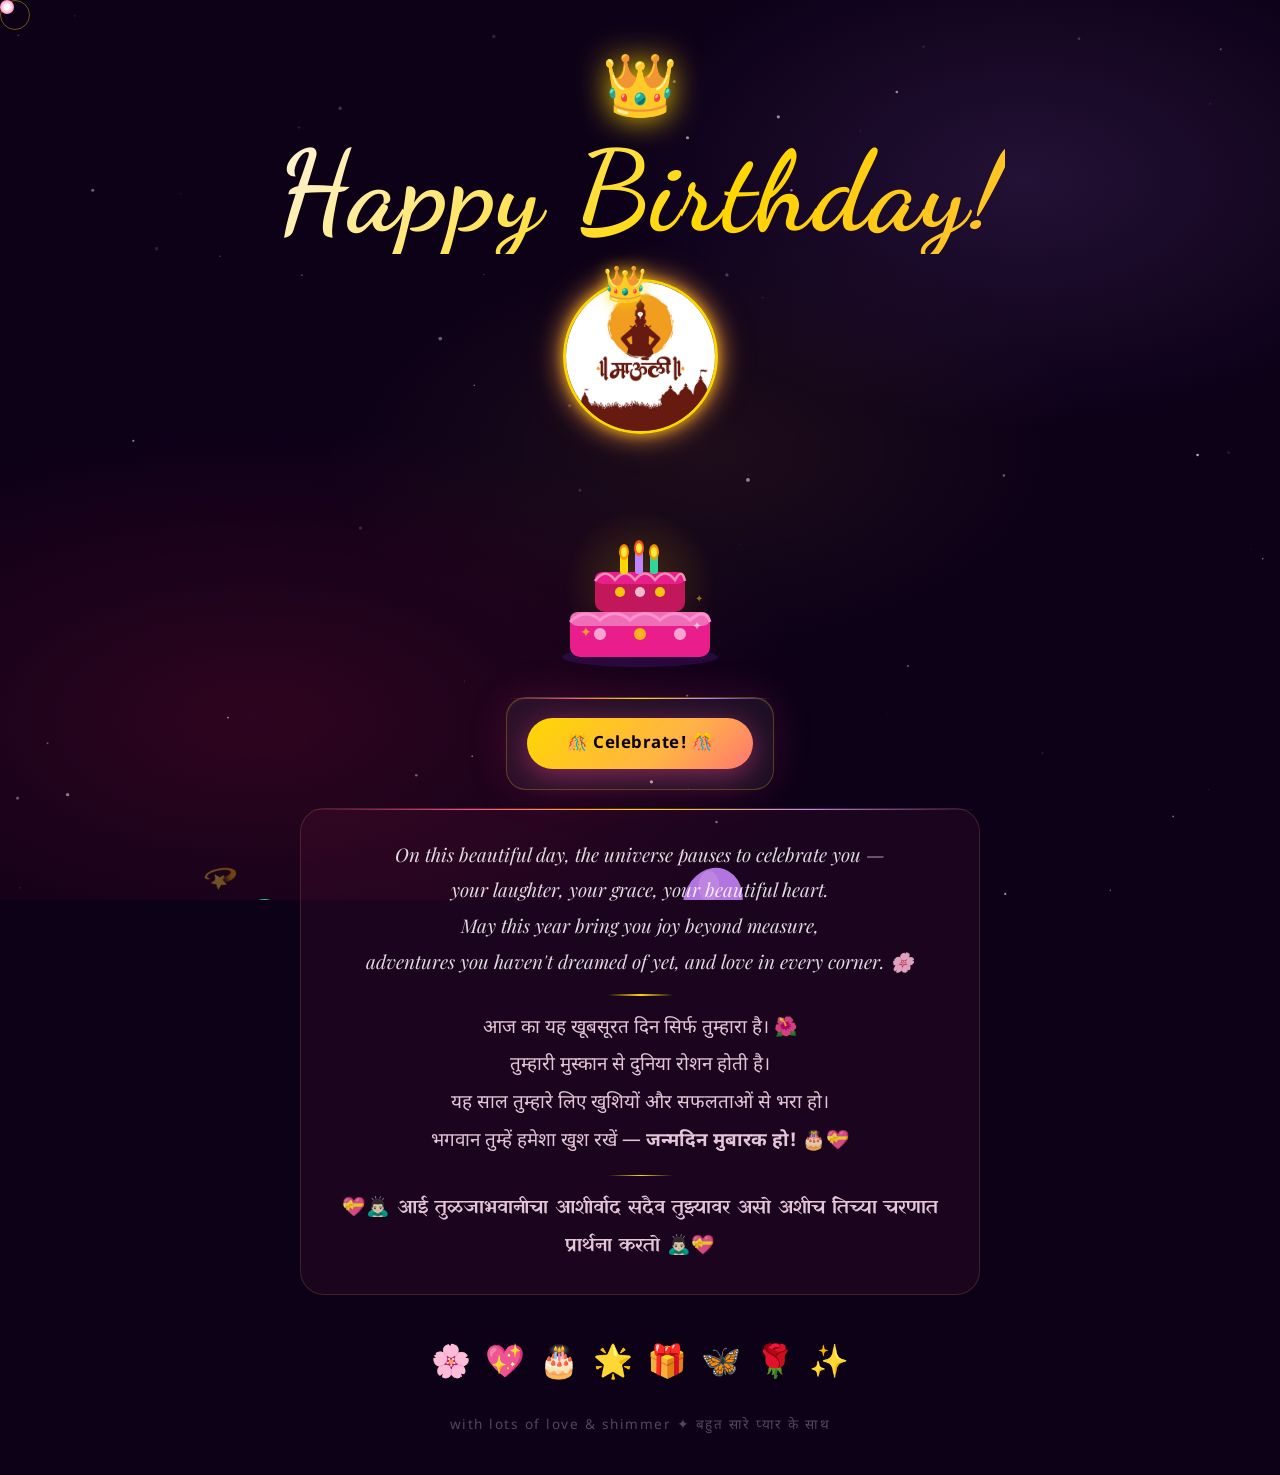
==== commit 5ae9b249: "Updates" ====
--- a/second_optimised.html
+++ b/second_optimised.html
@@ -720,7 +720,7 @@
         color: rgba(255, 224, 240, 0.88) ;
         line-height: 2 ;
         font-weight: 500 ;"
-      >💝🙇🏻‍♂️ आई तुळजाभवानीचा आशीर्वाद सदैव तुझ्या असो अशीच तिच्या जवळ प्रार्थना करतो 🙇🏻‍♂️💝</p>
+      >💝🙇🏻‍♂️ आई तुळजाभवानीचा आशीर्वाद सदैव तुझ्यावर असो अशीच तिच्या चरणात प्रार्थना करतो 🙇🏻‍♂️💝</p>
       <div>
       </div>
     </div>
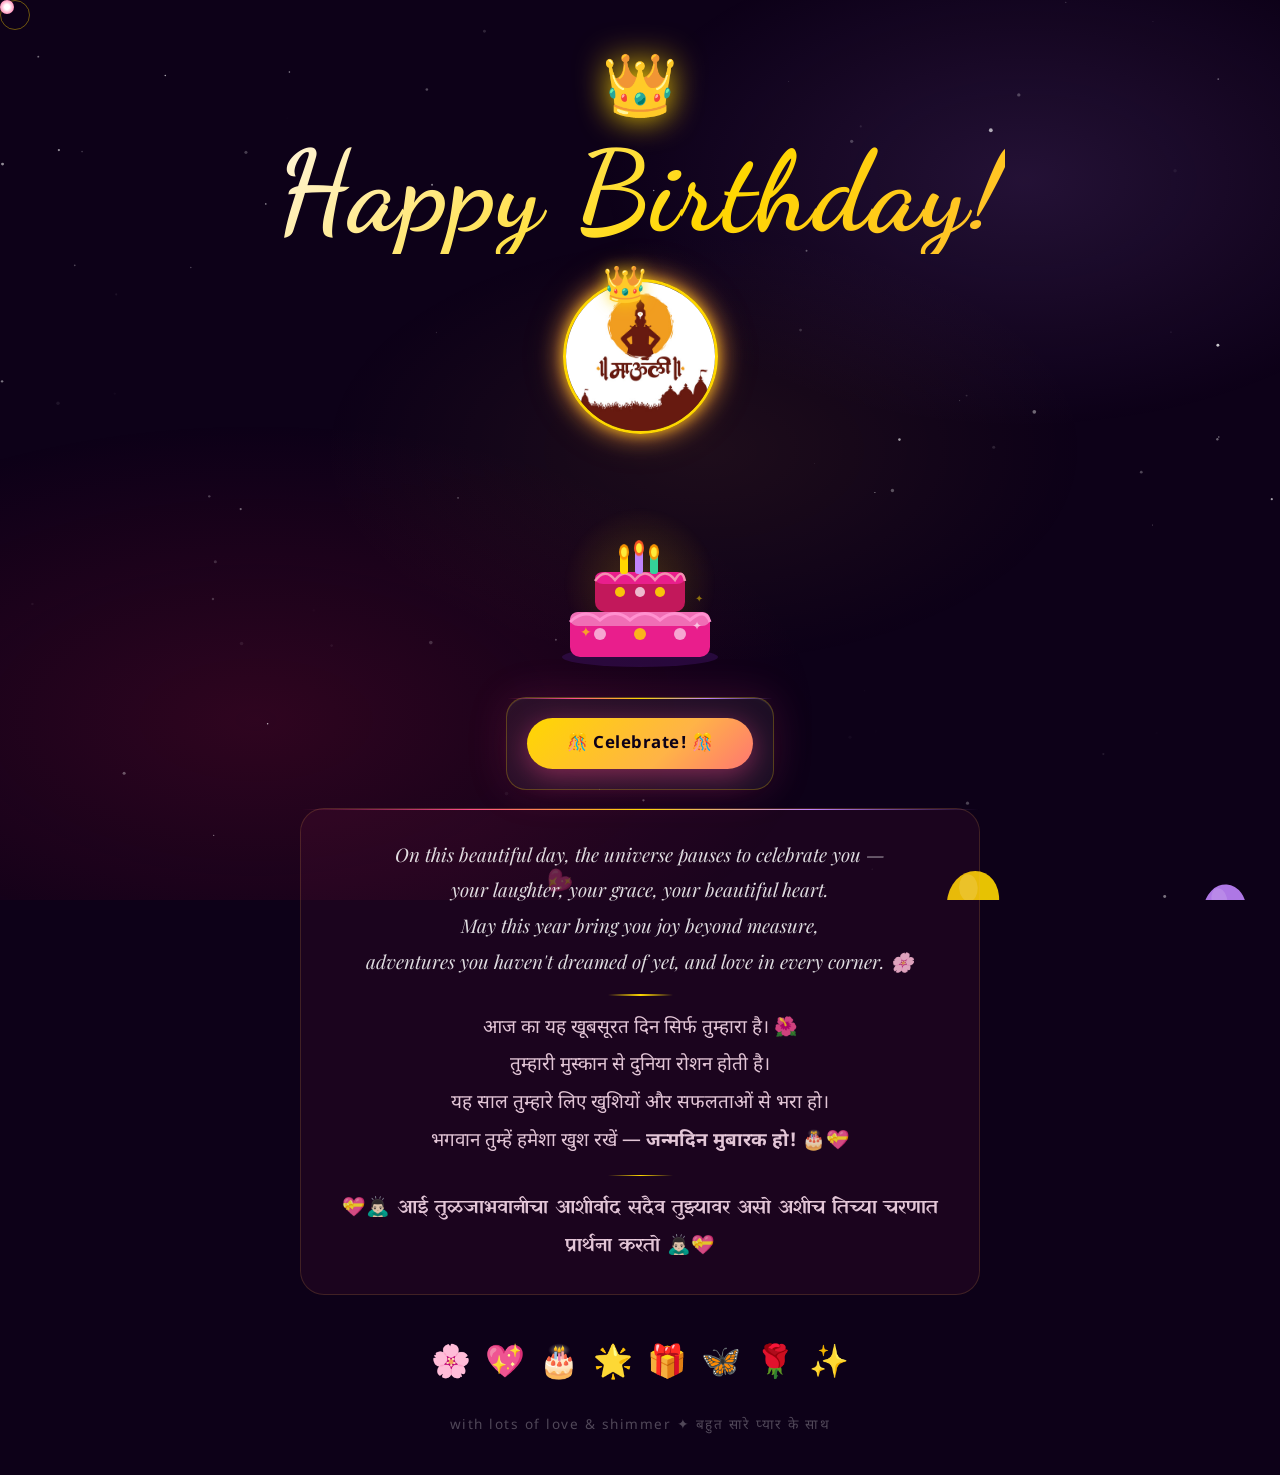
==== commit b6f1332a: "CSS Change" ====
--- a/second_optimised.html
+++ b/second_optimised.html
@@ -611,8 +611,8 @@
 
       .crown-on-text {
         font-size: 1.4rem;
-        top: -18px;
-        left: -4px;
+        top: -4px;
+        left: 50px;
       }
 
       .prayersection {
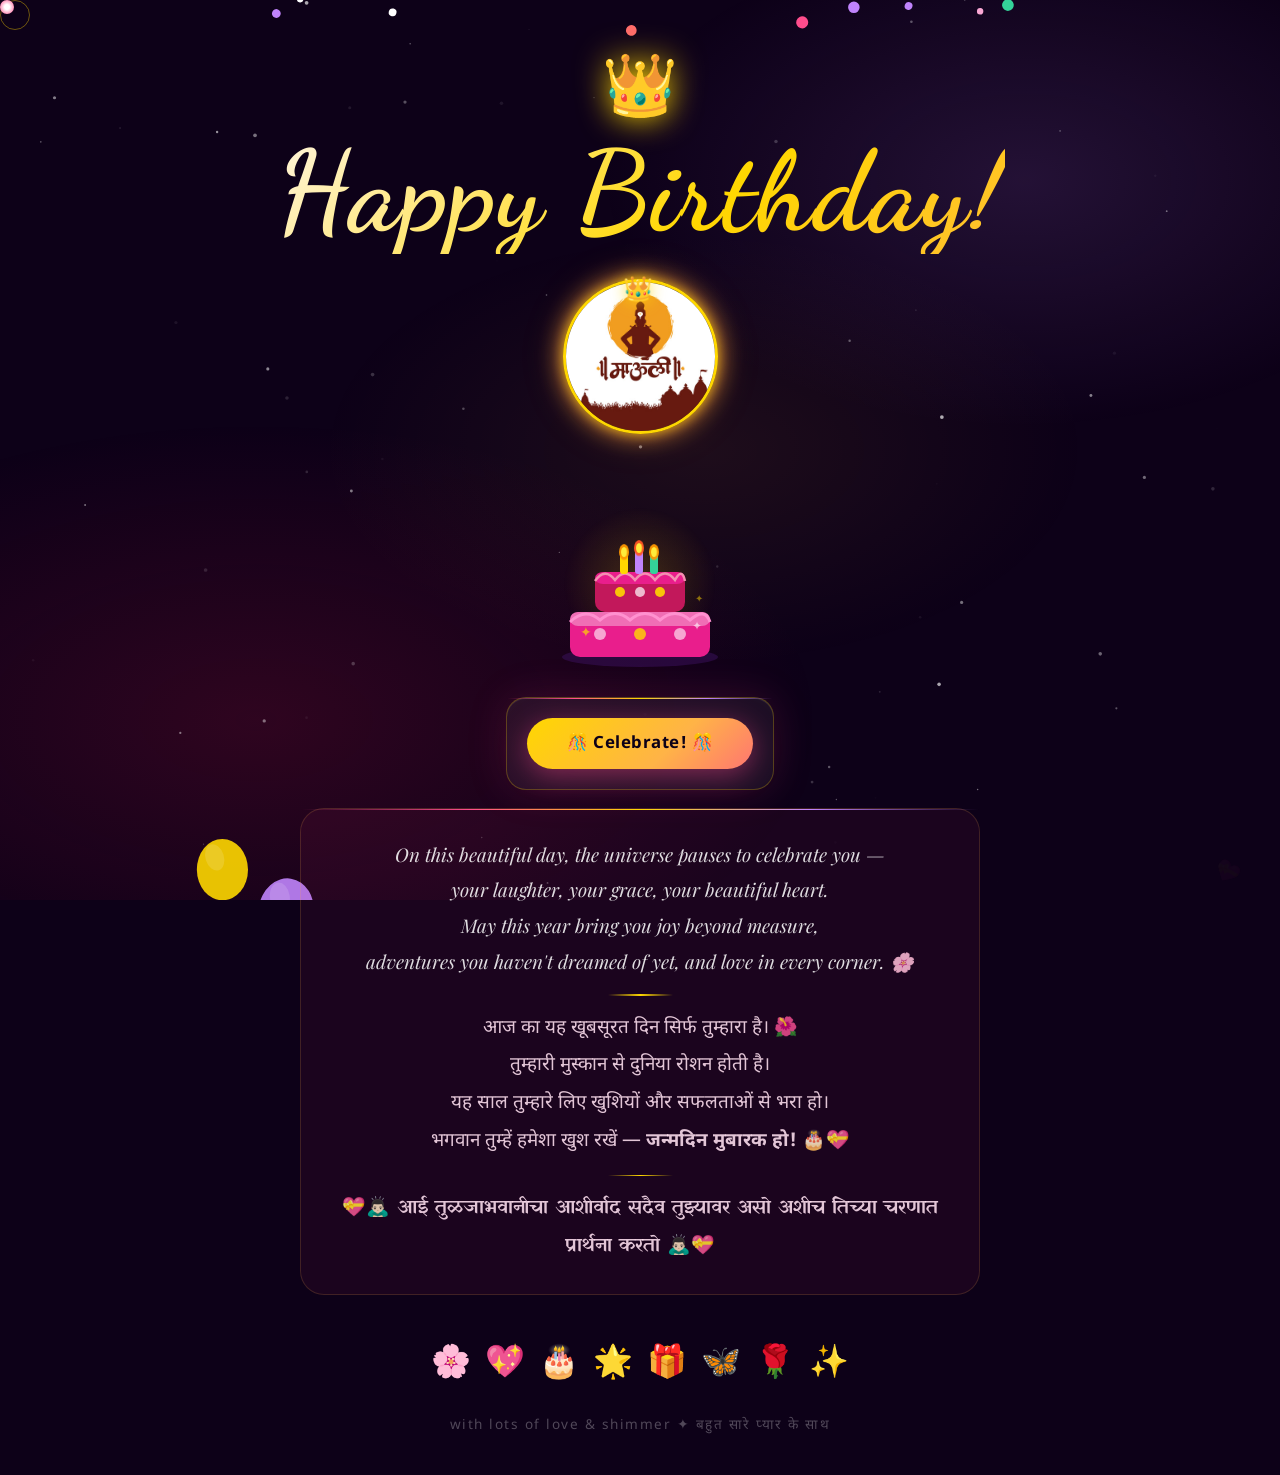
==== commit 225fe460: "CSS Update" ====
--- a/second_optimised.html
+++ b/second_optimised.html
@@ -238,12 +238,16 @@
     /* Crown: transform only — NO top animation (kills layout) */
     .crown-on-text {
       position: absolute;
-      top: -15px;
-      left: 40px;
-      font-size: clamp(1.5rem, 3.5vw, 2.2rem);
+      /* top: -15px;
+      left: 40px; */
+      top: -4px;
+      left: 60px;
+      /* font-size: clamp(1.5rem, 3.5vw, 2.2rem); */
+      font-size: clamp(1.5rem, 3.5vw, 1.5rem);
       line-height: 1;
       display: inline-block;
-      animation: crownWobble 4s ease-in-out infinite;
+      /* animation: crownWobble 4s ease-in-out infinite; */
+      animation: crownBounce 1.8s ease-in-out infinite;
       will-change: transform;
       filter: drop-shadow(0 0 8px rgba(255, 215, 0, 0.8));
       z-index: 5;
@@ -612,16 +616,16 @@
       .crown-on-text {
         font-size: 1.4rem;
         top: -4px;
-        left: 50px;
-      }
-
-      .prayersection {
-        font-family: 'Yatra One', cursive !important;
-        font-size: clamp(0.95rem, 2.2vw, 1.18rem) !important;
-        color: rgba(255, 224, 240, 0.88) !important;
-        line-height: 2 !important;
-        font-weight: 500 !important;
-      }
+        left: 60px;
+      }
+
+    }
+    .prayersection {
+      font-family: 'Yatra One', cursive !important;
+      font-size: clamp(0.95rem, 2.2vw, 1.18rem) !important;
+      color: rgba(255, 224, 240, 0.88) !important;
+      line-height: 2 !important;
+      font-weight: 500 !important;
     }
   </style>
 </head>
